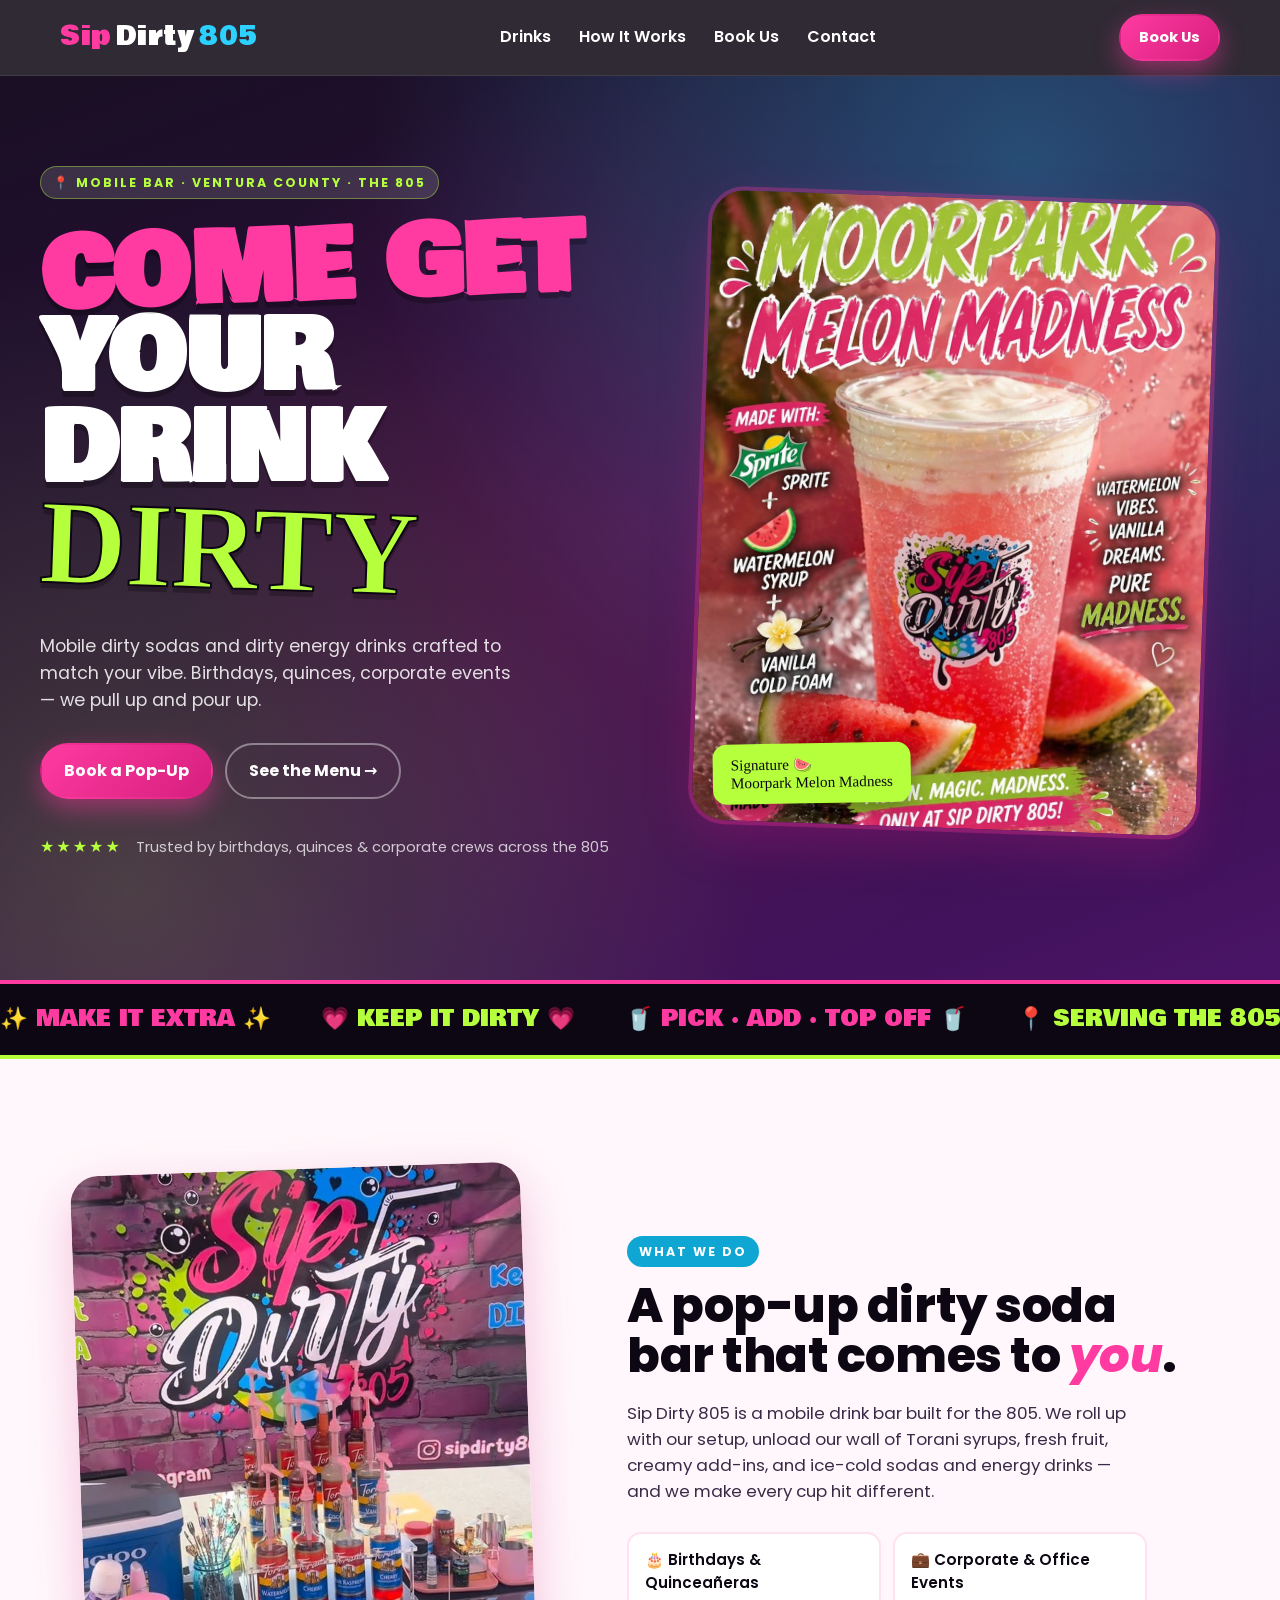
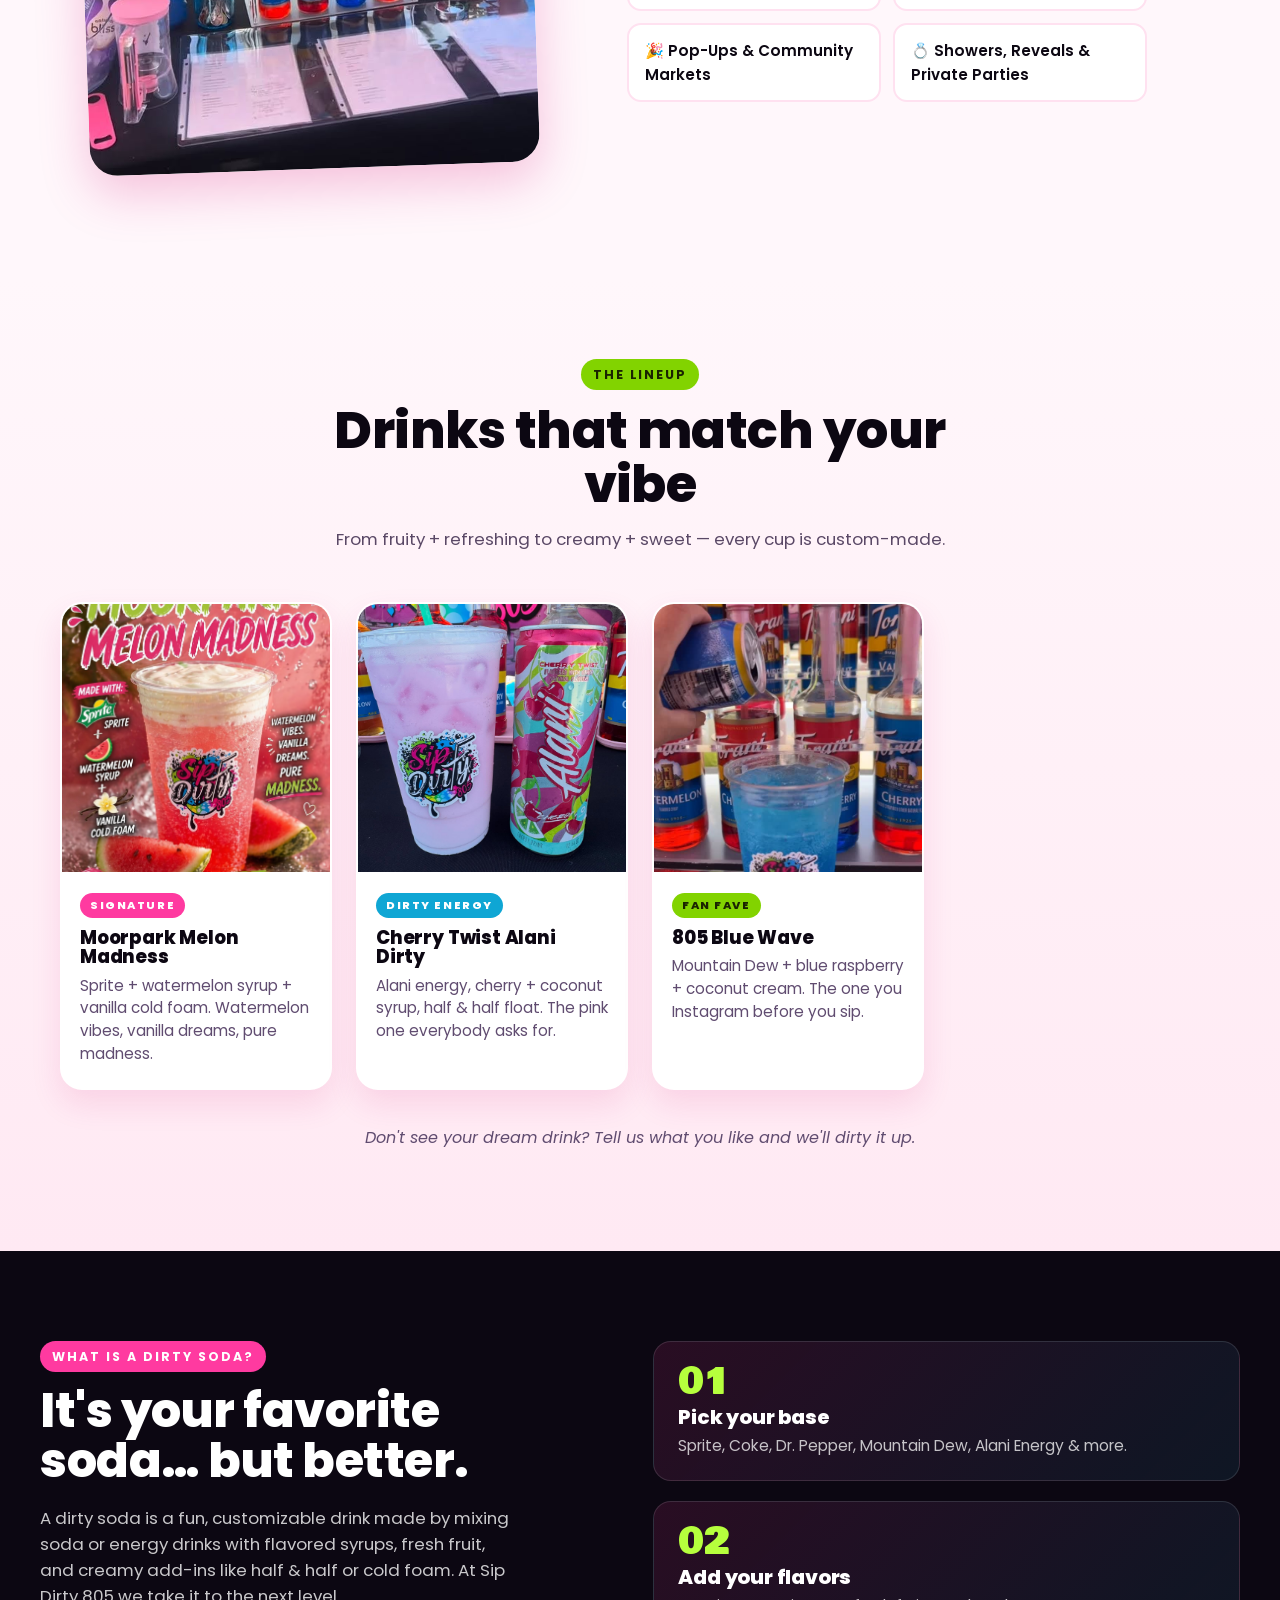
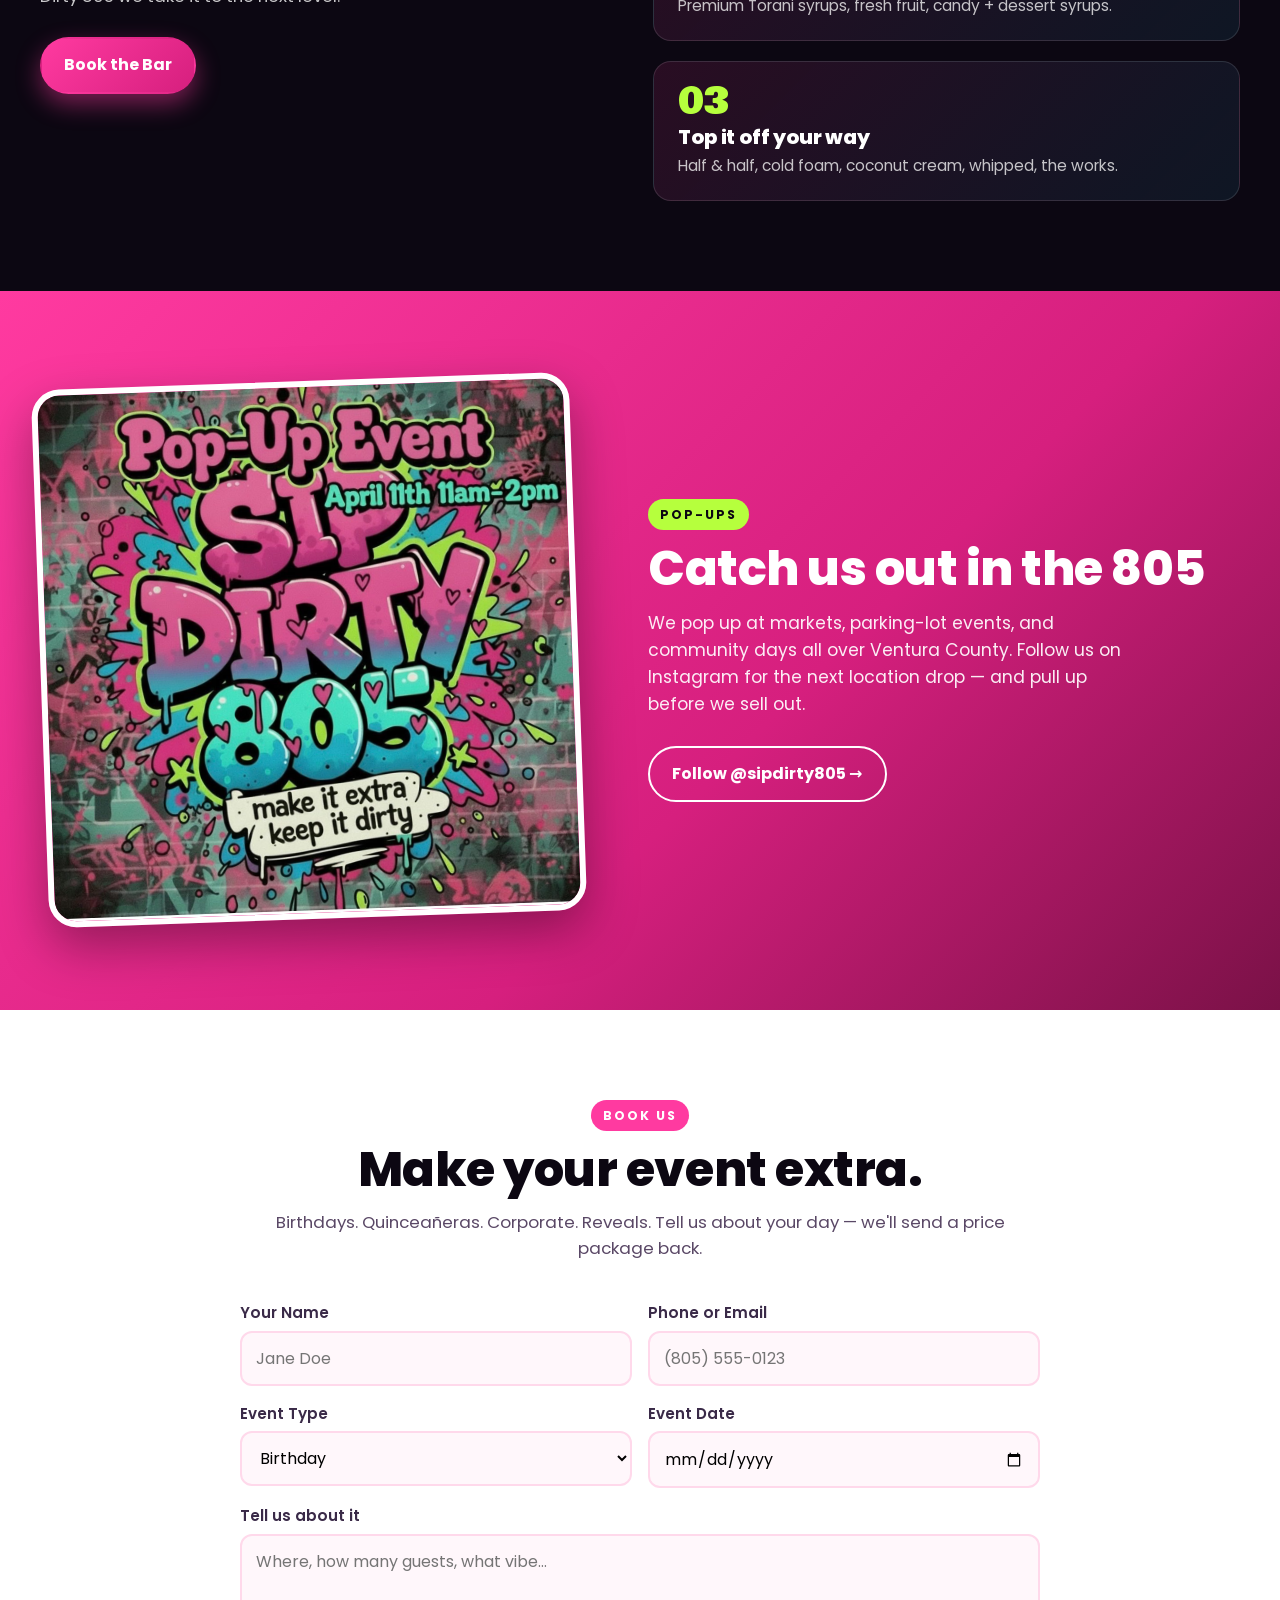
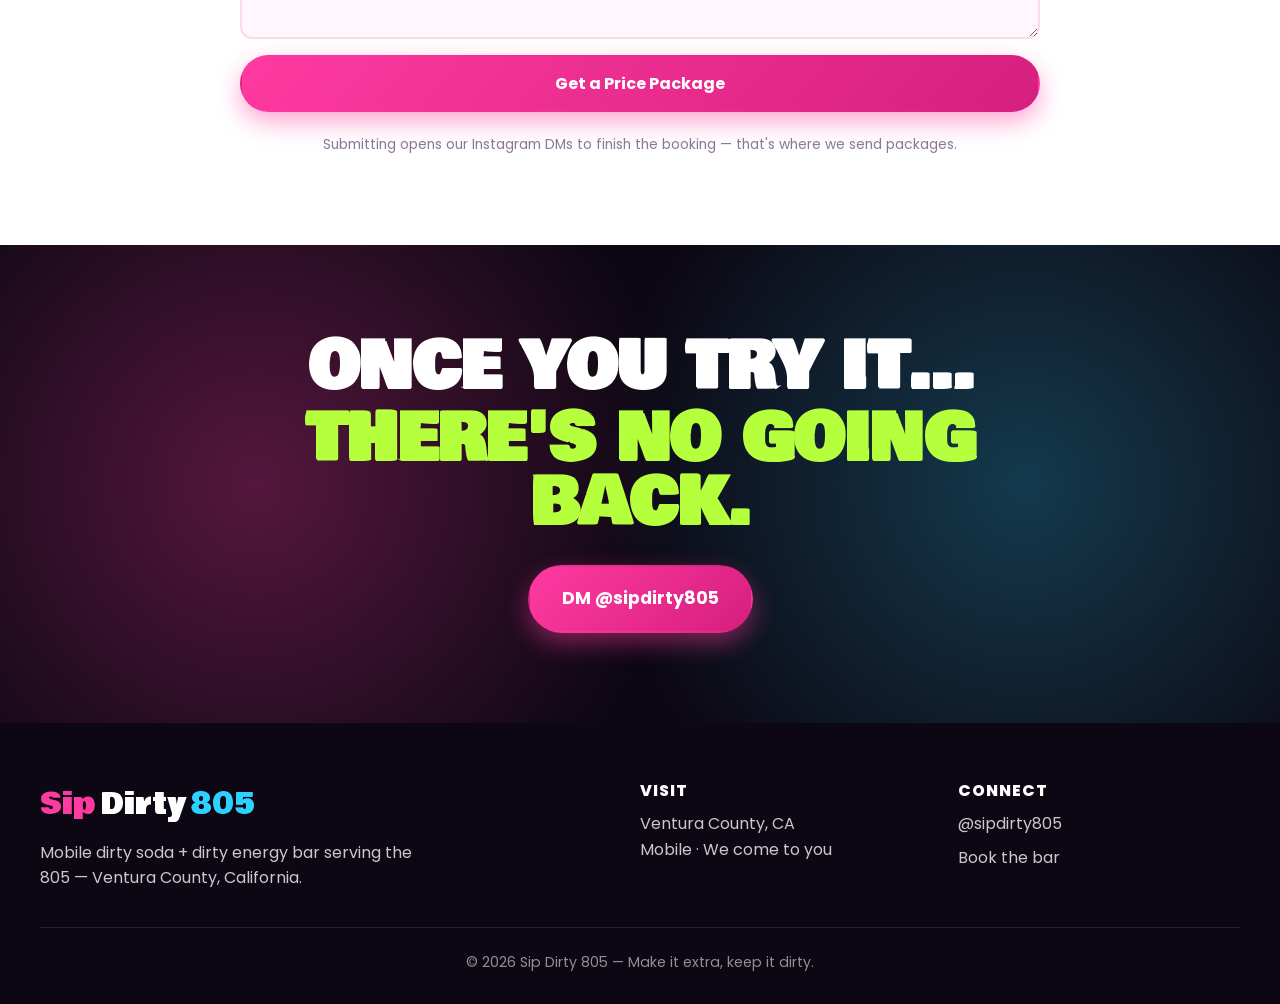
==== index.html @ 660f6078 "Deploy Sip Dirty 805 static site" ====
<!DOCTYPE html>
<html lang="en">
<head>
<meta charset="UTF-8" />
<meta name="viewport" content="width=device-width, initial-scale=1.0" />
<meta name="description" content="Sip Dirty 805 — mobile dirty soda and dirty energy drink bar serving the 805. Book us for birthdays, quinceañeras, and corporate events." />
<title>Sip Dirty 805 — Mobile Dirty Soda Bar | Ventura County, CA</title>
<link rel="preconnect" href="https://fonts.googleapis.com" />
<link rel="preconnect" href="https://fonts.gstatic.com" crossorigin />
<link href="https://fonts.googleapis.com/css2?family=Bowlby+One&family=Permanent+Marker&family=Poppins:wght@400;500;600;700;800&display=swap" rel="stylesheet" />
<link rel="stylesheet" href="styles.css" />
</head>
<body>

<header class="nav">
  <div class="nav__inner">
    <a href="#top" class="nav__brand">
      <span class="nav__brand-pink">Sip</span><span class="nav__brand-white">Dirty</span><span class="nav__brand-blue">805</span>
    </a>
    <nav class="nav__links">
      <a href="#drinks">Drinks</a>
      <a href="#how">How It Works</a>
      <a href="#book">Book Us</a>
      <a href="#contact">Contact</a>
    </nav>
    <a href="#book" class="btn btn--primary nav__cta">Book Us</a>
  </div>
</header>

<section class="hero" id="top">
  <div class="hero__bg" aria-hidden="true"></div>
  <div class="hero__inner">
    <div class="hero__copy">
      <span class="eyebrow">📍 Mobile Bar · Ventura County · The 805</span>
      <h1 class="hero__title">
        <span class="title-line title-line--pink">Come Get</span>
        <span class="title-line title-line--white">Your Drink</span>
        <span class="title-line title-line--green">DIRTY</span>
      </h1>
      <p class="hero__sub">
        Mobile dirty sodas and dirty energy drinks crafted to match your vibe.
        Birthdays, quinces, corporate events — we pull up and pour up.
      </p>
      <div class="hero__cta">
        <a href="#book" class="btn btn--primary">Book a Pop-Up</a>
        <a href="#drinks" class="btn btn--ghost">See the Menu →</a>
      </div>
      <div class="hero__proof">
        <span>★★★★★</span>
        <span>Trusted by birthdays, quinces &amp; corporate crews across the 805</span>
      </div>
    </div>
    <div class="hero__media">
      <img src="assets/drinks-hero.jpg" alt="Moorpark Melon Madness — Sip Dirty 805 signature watermelon vanilla cold foam dirty soda" loading="eager" />
      <div class="hero__badge">Signature 🍉<br/>Moorpark Melon Madness</div>
    </div>
  </div>
</section>

<section class="strip">
  <div class="strip__track">
    <span>✨ Make It Extra ✨</span>
    <span>💗 Keep It Dirty 💗</span>
    <span>🥤 Pick · Add · Top Off 🥤</span>
    <span>📍 Serving the 805 📍</span>
    <span>✨ Make It Extra ✨</span>
    <span>💗 Keep It Dirty 💗</span>
    <span>🥤 Pick · Add · Top Off 🥤</span>
    <span>📍 Serving the 805 📍</span>
  </div>
</section>

<section class="about" id="about">
  <div class="about__grid">
    <div class="about__media">
      <img src="assets/popup-vibe.jpg" alt="Sip Dirty 805 mobile pop-up bar setup with Torani syrup bottles and graffiti backdrop" loading="lazy" />
    </div>
    <div class="about__copy">
      <span class="eyebrow eyebrow--blue">What We Do</span>
      <h2>A pop-up dirty soda bar that comes to <em>you</em>.</h2>
      <p>
        Sip Dirty 805 is a mobile drink bar built for the 805. We roll up with our setup,
        unload our wall of Torani syrups, fresh fruit, creamy add-ins, and ice-cold sodas
        and energy drinks — and we make every cup hit different.
      </p>
      <ul class="about__list">
        <li>🎂 Birthdays &amp; Quinceañeras</li>
        <li>💼 Corporate &amp; Office Events</li>
        <li>🎉 Pop-Ups &amp; Community Markets</li>
        <li>💍 Showers, Reveals &amp; Private Parties</li>
      </ul>
    </div>
  </div>
</section>

<section class="drinks" id="drinks">
  <div class="section-head">
    <span class="eyebrow eyebrow--green">The Lineup</span>
    <h2>Drinks that match your vibe</h2>
    <p>From fruity + refreshing to creamy + sweet — every cup is custom-made.</p>
  </div>

  <div class="drinks__grid">
    <article class="drink-card">
      <div class="drink-card__media">
        <img src="assets/drinks-hero.jpg" alt="Moorpark Melon Madness — pink watermelon Sprite drink with vanilla cold foam" loading="lazy" />
      </div>
      <div class="drink-card__body">
        <span class="drink-card__tag">SIGNATURE</span>
        <h3>Moorpark Melon Madness</h3>
        <p>Sprite + watermelon syrup + vanilla cold foam. Watermelon vibes, vanilla dreams, pure madness.</p>
      </div>
    </article>

    <article class="drink-card">
      <div class="drink-card__media">
        <img src="assets/drinks-tray.jpg" alt="Pink coconut dirty drink next to a cherry twist Alani energy can — Sip Dirty 805" loading="lazy" />
      </div>
      <div class="drink-card__body">
        <span class="drink-card__tag drink-card__tag--blue">DIRTY ENERGY</span>
        <h3>Cherry Twist Alani Dirty</h3>
        <p>Alani energy, cherry + coconut syrup, half &amp; half float. The pink one everybody asks for.</p>
      </div>
    </article>

    <article class="drink-card">
      <div class="drink-card__media">
        <img src="assets/sunday-sip.jpg" alt="Electric blue Sip Dirty 805 drink being poured at the bar" loading="lazy" />
      </div>
      <div class="drink-card__body">
        <span class="drink-card__tag drink-card__tag--green">FAN FAVE</span>
        <h3>805 Blue Wave</h3>
        <p>Mountain Dew + blue raspberry + coconut cream. The one you Instagram before you sip.</p>
      </div>
    </article>

    <article class="drink-card">
      <div class="drink-card__media">
        <img src="assets/post2.jpg" onerror="this.parentElement.parentElement.style.display='none'" alt="Sip Dirty 805 customer drink" loading="lazy" />
      </div>
      <div class="drink-card__body">
        <span class="drink-card__tag drink-card__tag--blue">CUSTOM</span>
        <h3>Build Your Own</h3>
        <p>Pick a base, choose your syrups, top it off your way. We'll make sure it slaps.</p>
      </div>
    </article>
  </div>

  <div class="drinks__note">
    Don't see your dream drink? Tell us what you like and we'll dirty it up.
  </div>
</section>

<section class="how" id="how">
  <div class="how__grid">
    <div class="how__copy">
      <span class="eyebrow eyebrow--pink">What is a Dirty Soda?</span>
      <h2>It's your favorite soda… but better.</h2>
      <p>
        A dirty soda is a fun, customizable drink made by mixing soda or energy drinks with
        flavored syrups, fresh fruit, and creamy add-ins like half &amp; half or cold foam.
        At Sip Dirty 805 we take it to the next level.
      </p>
      <a href="#book" class="btn btn--primary">Book the Bar</a>
    </div>

    <ol class="how__steps">
      <li>
        <span class="how__num">01</span>
        <h3>Pick your base</h3>
        <p>Sprite, Coke, Dr. Pepper, Mountain Dew, Alani Energy &amp; more.</p>
      </li>
      <li>
        <span class="how__num">02</span>
        <h3>Add your flavors</h3>
        <p>Premium Torani syrups, fresh fruit, candy + dessert syrups.</p>
      </li>
      <li>
        <span class="how__num">03</span>
        <h3>Top it off your way</h3>
        <p>Half &amp; half, cold foam, coconut cream, whipped, the works.</p>
      </li>
    </ol>
  </div>
</section>

<section class="events" id="events">
  <div class="events__inner">
    <div class="events__media">
      <img src="assets/popup-flyer.jpg" alt="Sip Dirty 805 pop-up event flyer — graffiti style, make it extra, keep it dirty" loading="lazy" />
    </div>
    <div class="events__copy">
      <span class="eyebrow eyebrow--green">Pop-Ups</span>
      <h2>Catch us out in the 805</h2>
      <p>
        We pop up at markets, parking-lot events, and community days all over Ventura County.
        Follow us on Instagram for the next location drop — and pull up before we sell out.
      </p>
      <a href="https://www.instagram.com/sipdirty805/" target="_blank" rel="noopener" class="btn btn--ghost btn--ghost-light">
        Follow @sipdirty805 →
      </a>
    </div>
  </div>
</section>

<section class="book" id="book">
  <div class="book__inner">
    <div class="book__head">
      <span class="eyebrow eyebrow--pink">Book Us</span>
      <h2>Make your event extra.</h2>
      <p>Birthdays. Quinceañeras. Corporate. Reveals. Tell us about your day — we'll send a price package back.</p>
    </div>
    <form class="book__form" onsubmit="event.preventDefault(); openIG();">
      <div class="row">
        <label>
          Your Name
          <input type="text" required placeholder="Jane Doe" />
        </label>
        <label>
          Phone or Email
          <input type="text" required placeholder="(805) 555-0123" />
        </label>
      </div>
      <div class="row">
        <label>
          Event Type
          <select>
            <option>Birthday</option>
            <option>Quinceañera</option>
            <option>Corporate / Office</option>
            <option>Bridal / Baby Shower</option>
            <option>Pop-Up / Community Event</option>
            <option>Other</option>
          </select>
        </label>
        <label>
          Event Date
          <input type="date" />
        </label>
      </div>
      <label>
        Tell us about it
        <textarea rows="3" placeholder="Where, how many guests, what vibe…"></textarea>
      </label>
      <button type="submit" class="btn btn--primary btn--block">Get a Price Package</button>
      <p class="book__hint">Submitting opens our Instagram DMs to finish the booking — that's where we send packages.</p>
    </form>
  </div>
</section>

<section class="cta">
  <div class="cta__inner">
    <h2>Once you try it… <span>there's no going back.</span></h2>
    <a href="https://www.instagram.com/sipdirty805/" target="_blank" rel="noopener" class="btn btn--primary btn--lg">DM @sipdirty805</a>
  </div>
</section>

<footer class="footer" id="contact">
  <div class="footer__inner">
    <div class="footer__brand">
      <div class="footer__logo">
        <span class="nav__brand-pink">Sip</span><span class="nav__brand-white">Dirty</span><span class="nav__brand-blue">805</span>
      </div>
      <p>Mobile dirty soda + dirty energy bar serving the 805 — Ventura County, California.</p>
    </div>
    <div class="footer__col">
      <h4>Visit</h4>
      <p>Ventura County, CA<br/>Mobile · We come to you</p>
    </div>
    <div class="footer__col">
      <h4>Connect</h4>
      <p><a href="https://www.instagram.com/sipdirty805/" target="_blank" rel="noopener">@sipdirty805</a></p>
      <p><a href="#book">Book the bar</a></p>
    </div>
  </div>
  <div class="footer__bottom">
    <span>© <span id="yr"></span> Sip Dirty 805 — Make it extra, keep it dirty.</span>
  </div>
</footer>

<script>
  document.getElementById('yr').textContent = new Date().getFullYear();
  function openIG(){ window.open('https://www.instagram.com/sipdirty805/', '_blank'); }
</script>
</body>
</html>
---- styles.css ----
/* Sip Dirty 805 — graffiti / neon brand */
:root {
  --pink: #ff3aa0;
  --pink-deep: #d61f7e;
  --green: #b6ff3d;
  --green-deep: #82d300;
  --blue: #2cd1ff;
  --blue-deep: #0fa6d4;
  --ink: #0c0712;
  --ink-2: #1a0f24;
  --paper: #fff7fb;
  --muted: rgba(255,255,255,0.7);
  --shadow: 0 18px 48px rgba(214, 31, 126, 0.25);
}

* { box-sizing: border-box; }
html, body { margin: 0; padding: 0; }
body {
  font-family: 'Poppins', system-ui, -apple-system, sans-serif;
  color: var(--ink);
  background: var(--paper);
  -webkit-font-smoothing: antialiased;
  line-height: 1.55;
  overflow-x: hidden;
}
img { max-width: 100%; display: block; }
a { color: inherit; text-decoration: none; }
h1, h2, h3, h4 { margin: 0; line-height: 1.05; font-weight: 800; letter-spacing: -0.01em; }
p { margin: 0; }

.btn {
  display: inline-flex;
  align-items: center;
  justify-content: center;
  gap: 6px;
  padding: 14px 22px;
  border-radius: 999px;
  font-weight: 700;
  font-size: 1rem;
  border: 2px solid transparent;
  cursor: pointer;
  transition: transform .18s ease, box-shadow .18s ease, background .18s ease;
  font-family: inherit;
  text-align: center;
}
.btn--primary {
  background: linear-gradient(135deg, var(--pink) 0%, var(--pink-deep) 100%);
  color: #fff;
  box-shadow: 0 10px 24px rgba(255,58,160,0.45);
}
.btn--primary:hover { transform: translateY(-2px); box-shadow: 0 14px 30px rgba(255,58,160,0.55); }
.btn--ghost {
  background: transparent;
  color: var(--ink);
  border-color: var(--ink);
}
.btn--ghost:hover { background: var(--ink); color: var(--paper); }
.btn--ghost-light {
  background: transparent;
  color: #fff;
  border-color: #fff;
}
.btn--ghost-light:hover { background: #fff; color: var(--ink); }
.btn--block { width: 100%; }
.btn--lg { padding: 18px 32px; font-size: 1.1rem; }

.eyebrow {
  display: inline-block;
  font-weight: 700;
  font-size: 0.78rem;
  letter-spacing: 0.16em;
  text-transform: uppercase;
  background: var(--pink);
  color: #fff;
  padding: 6px 12px;
  border-radius: 999px;
  margin-bottom: 14px;
}
.eyebrow--blue { background: var(--blue-deep); }
.eyebrow--green { background: var(--green-deep); color: #1a2400; }
.eyebrow--pink { background: var(--pink); }

/* NAV */
.nav {
  position: sticky;
  top: 0;
  z-index: 50;
  background: rgba(12, 7, 18, 0.85);
  backdrop-filter: blur(12px);
  -webkit-backdrop-filter: blur(12px);
  color: #fff;
  border-bottom: 1px solid rgba(255,255,255,0.08);
}
.nav__inner {
  max-width: 1200px;
  margin: 0 auto;
  padding: 14px 20px;
  display: flex;
  align-items: center;
  justify-content: space-between;
  gap: 20px;
}
.nav__brand {
  font-family: 'Bowlby One', cursive;
  font-size: 1.6rem;
  letter-spacing: 0.5px;
  display: flex;
  gap: 4px;
}
.nav__brand-pink { color: var(--pink); }
.nav__brand-white { color: #fff; }
.nav__brand-blue { color: var(--blue); }
.nav__links { display: none; gap: 28px; font-weight: 600; }
.nav__links a:hover { color: var(--pink); }
.nav__cta { padding: 10px 18px; font-size: 0.92rem; }

@media (min-width: 880px) {
  .nav__links { display: flex; }
}

/* HERO */
.hero {
  position: relative;
  background: linear-gradient(160deg, #1a0f24 0%, #2a0d3d 50%, #4a1466 100%);
  color: #fff;
  overflow: hidden;
  padding: 60px 20px 80px;
}
.hero__bg {
  position: absolute;
  inset: 0;
  background:
    radial-gradient(circle at 80% 10%, rgba(44, 209, 255, 0.32) 0, transparent 50%),
    radial-gradient(circle at 10% 90%, rgba(182, 255, 61, 0.2) 0, transparent 45%),
    radial-gradient(circle at 50% 50%, rgba(255, 58, 160, 0.18) 0, transparent 60%);
  pointer-events: none;
}
.hero__inner {
  position: relative;
  max-width: 1200px;
  margin: 0 auto;
  display: grid;
  grid-template-columns: 1fr;
  gap: 50px;
  align-items: center;
}
@media (min-width: 880px) {
  .hero { padding: 90px 40px 120px; }
  .hero__inner { grid-template-columns: 1.1fr 1fr; gap: 70px; }
}
.hero__copy .eyebrow {
  background: rgba(255,255,255,0.14);
  color: var(--green);
  border: 1px solid rgba(182,255,61,0.4);
  margin-bottom: 22px;
}
.hero__title {
  font-family: 'Bowlby One', cursive;
  font-size: clamp(3rem, 9vw, 6rem);
  line-height: 0.95;
  margin: 0 0 24px;
  text-transform: uppercase;
  text-shadow: 0 6px 0 rgba(0,0,0,0.25);
}
.title-line { display: block; }
.title-line--pink { color: var(--pink); transform: rotate(-2deg); }
.title-line--white { color: #fff; }
.title-line--green {
  font-family: 'Permanent Marker', cursive;
  color: var(--green);
  font-size: 1.25em;
  transform: rotate(2deg);
  -webkit-text-stroke: 2px var(--ink);
}
.hero__sub {
  font-size: 1.1rem;
  max-width: 480px;
  color: rgba(255,255,255,0.85);
  margin-bottom: 28px;
}
.hero__cta {
  display: flex;
  flex-wrap: wrap;
  gap: 12px;
  margin-bottom: 36px;
}
.hero__cta .btn--ghost {
  color: #fff;
  border-color: rgba(255,255,255,0.4);
}
.hero__cta .btn--ghost:hover { background: #fff; color: var(--ink); }
.hero__proof {
  display: flex;
  align-items: center;
  gap: 14px;
  color: rgba(255,255,255,0.75);
  font-size: 0.92rem;
}
.hero__proof span:first-child { color: var(--green); font-size: 1rem; letter-spacing: 2px; }

.hero__media {
  position: relative;
  aspect-ratio: 4 / 5;
  max-height: 70vh;
  border-radius: 32px;
  overflow: hidden;
  box-shadow: var(--shadow), 0 0 0 4px rgba(255,58,160,0.3);
  transform: rotate(2deg);
}
.hero__media img {
  width: 100%;
  height: 100%;
  object-fit: cover;
}
.hero__badge {
  position: absolute;
  bottom: 20px;
  left: 20px;
  background: var(--green);
  color: var(--ink);
  font-family: 'Permanent Marker', cursive;
  padding: 12px 18px;
  border-radius: 14px;
  font-size: 0.95rem;
  line-height: 1.2;
  transform: rotate(-3deg);
  box-shadow: 0 6px 18px rgba(0,0,0,0.3);
}

/* MARQUEE STRIP */
.strip {
  background: var(--ink);
  color: #fff;
  overflow: hidden;
  padding: 18px 0;
  border-top: 4px solid var(--pink);
  border-bottom: 4px solid var(--green);
}
.strip__track {
  display: flex;
  gap: 50px;
  white-space: nowrap;
  font-family: 'Bowlby One', cursive;
  font-size: 1.4rem;
  text-transform: uppercase;
  animation: scroll 28s linear infinite;
}
.strip__track span:nth-child(odd) { color: var(--pink); }
.strip__track span:nth-child(even) { color: var(--green); }
@keyframes scroll {
  from { transform: translateX(0); }
  to   { transform: translateX(-50%); }
}

/* ABOUT */
.about {
  padding: 80px 20px;
  max-width: 1200px;
  margin: 0 auto;
}
.about__grid {
  display: grid;
  grid-template-columns: 1fr;
  gap: 40px;
  align-items: center;
}
@media (min-width: 880px) {
  .about { padding: 110px 40px; }
  .about__grid { grid-template-columns: 1fr 1.2fr; gap: 70px; }
}
.about__media {
  border-radius: 28px;
  overflow: hidden;
  aspect-ratio: 3 / 4;
  max-height: 600px;
  box-shadow: var(--shadow);
  transform: rotate(-2deg);
}
.about__media img { width: 100%; height: 100%; object-fit: cover; }
.about__copy h2 {
  font-size: clamp(2rem, 4.5vw, 3rem);
  margin: 0 0 18px;
}
.about__copy h2 em { color: var(--pink); font-style: italic; }
.about__copy p { font-size: 1.05rem; color: #3a2a48; max-width: 520px; }
.about__list {
  margin: 28px 0 0;
  padding: 0;
  list-style: none;
  display: grid;
  grid-template-columns: repeat(2, 1fr);
  gap: 12px;
  max-width: 520px;
}
.about__list li {
  background: #fff;
  border: 2px solid #ffe1f0;
  padding: 14px 16px;
  border-radius: 14px;
  font-weight: 600;
  font-size: 0.95rem;
}

/* SECTIONS HEAD */
.section-head {
  text-align: center;
  max-width: 720px;
  margin: 0 auto 50px;
  padding: 0 20px;
}
.section-head h2 {
  font-size: clamp(2rem, 5vw, 3.2rem);
  margin: 0 0 14px;
}
.section-head p { color: #5a4866; font-size: 1.05rem; }

/* DRINKS */
.drinks {
  padding: 80px 0 100px;
  background:
    linear-gradient(180deg, #fff7fb 0%, #ffe9f3 100%);
}
.drinks__grid {
  max-width: 1200px;
  margin: 0 auto;
  padding: 0 20px;
  display: grid;
  grid-template-columns: 1fr;
  gap: 24px;
}
@media (min-width: 600px) { .drinks__grid { grid-template-columns: repeat(2, 1fr); } }
@media (min-width: 980px) { .drinks__grid { grid-template-columns: repeat(4, 1fr); } }

.drink-card {
  background: #fff;
  border-radius: 22px;
  overflow: hidden;
  box-shadow: 0 14px 30px rgba(214,31,126,0.12);
  transition: transform .25s ease, box-shadow .25s ease;
  border: 2px solid #fff;
}
.drink-card:hover { transform: translateY(-6px); box-shadow: 0 20px 40px rgba(214,31,126,0.22); border-color: var(--pink); }
.drink-card__media {
  aspect-ratio: 1 / 1;
  overflow: hidden;
  background: #f3deea;
}
.drink-card__media img { width: 100%; height: 100%; object-fit: cover; }
.drink-card__body { padding: 20px 18px 22px; }
.drink-card__tag {
  display: inline-block;
  background: var(--pink);
  color: #fff;
  font-size: 0.7rem;
  font-weight: 800;
  letter-spacing: 0.14em;
  padding: 4px 10px;
  border-radius: 999px;
  margin-bottom: 10px;
}
.drink-card__tag--blue { background: var(--blue-deep); }
.drink-card__tag--green { background: var(--green-deep); color: #1a2400; }
.drink-card h3 { font-size: 1.15rem; margin: 0 0 8px; }
.drink-card p { color: #604c70; font-size: 0.95rem; line-height: 1.5; }

.drinks__note {
  text-align: center;
  margin-top: 36px;
  color: #604c70;
  font-style: italic;
  font-size: 1rem;
}

/* HOW */
.how {
  background: var(--ink);
  color: #fff;
  padding: 90px 20px;
}
.how__grid {
  max-width: 1200px;
  margin: 0 auto;
  display: grid;
  grid-template-columns: 1fr;
  gap: 50px;
  align-items: start;
}
@media (min-width: 880px) {
  .how__grid { grid-template-columns: 1fr 1.1fr; gap: 80px; }
}
.how__copy h2 {
  font-size: clamp(2rem, 4.8vw, 3rem);
  margin-bottom: 18px;
}
.how__copy p {
  color: rgba(255,255,255,0.78);
  font-size: 1.05rem;
  margin-bottom: 28px;
  max-width: 480px;
}
.how__steps {
  list-style: none;
  margin: 0;
  padding: 0;
  display: grid;
  gap: 20px;
}
.how__steps li {
  background: linear-gradient(135deg, rgba(255,58,160,0.12) 0%, rgba(44,209,255,0.08) 100%);
  border: 1px solid rgba(255,255,255,0.12);
  border-radius: 18px;
  padding: 22px 24px;
  position: relative;
}
.how__num {
  font-family: 'Bowlby One', cursive;
  font-size: 2.2rem;
  color: var(--green);
  display: block;
  line-height: 1;
  margin-bottom: 8px;
}
.how__steps h3 { font-size: 1.25rem; margin-bottom: 6px; color: #fff; }
.how__steps p { color: rgba(255,255,255,0.75); font-size: 0.97rem; margin: 0; }

/* EVENTS */
.events {
  padding: 90px 20px;
  background: linear-gradient(135deg, var(--pink) 0%, var(--pink-deep) 60%, #7a1147 100%);
  color: #fff;
}
.events__inner {
  max-width: 1200px;
  margin: 0 auto;
  display: grid;
  grid-template-columns: 1fr;
  gap: 40px;
  align-items: center;
}
@media (min-width: 880px) {
  .events__inner { grid-template-columns: 1fr 1.1fr; gap: 70px; }
}
.events__media {
  aspect-ratio: 1 / 1;
  border-radius: 28px;
  overflow: hidden;
  box-shadow: 0 20px 50px rgba(0,0,0,0.35);
  transform: rotate(-2deg);
  border: 6px solid #fff;
}
.events__media img { width: 100%; height: 100%; object-fit: cover; }
.events__copy h2 { font-size: clamp(2rem, 5vw, 3rem); margin-bottom: 16px; }
.events__copy p { font-size: 1.08rem; color: rgba(255,255,255,0.92); max-width: 500px; margin-bottom: 28px; }
.events__copy .eyebrow { background: var(--green); color: var(--ink); }

/* BOOK */
.book {
  padding: 90px 20px;
  background: #fff;
}
.book__inner {
  max-width: 800px;
  margin: 0 auto;
}
.book__head { text-align: center; margin-bottom: 40px; }
.book__head h2 { font-size: clamp(2rem, 5vw, 3rem); margin-bottom: 14px; }
.book__head p { color: #5a4866; font-size: 1.05rem; }
.book__form { display: grid; gap: 16px; }
.book__form .row { display: grid; gap: 16px; grid-template-columns: 1fr; }
@media (min-width: 600px) { .book__form .row { grid-template-columns: 1fr 1fr; } }
.book__form label {
  display: flex;
  flex-direction: column;
  gap: 6px;
  font-weight: 600;
  font-size: 0.95rem;
  color: #3a2a48;
}
.book__form input,
.book__form select,
.book__form textarea {
  padding: 13px 14px;
  border-radius: 12px;
  border: 2px solid #ffd9eb;
  font-size: 1rem;
  font-family: inherit;
  background: #fff7fb;
  outline: none;
  transition: border-color .18s ease, background .18s ease;
}
.book__form input:focus,
.book__form select:focus,
.book__form textarea:focus { border-color: var(--pink); background: #fff; }
.book__hint { text-align: center; color: #8a7898; font-size: 0.86rem; margin-top: 6px; }

/* CTA BAND */
.cta {
  background: var(--ink);
  color: #fff;
  padding: 90px 20px;
  text-align: center;
  background-image:
    radial-gradient(circle at 20% 50%, rgba(255,58,160,0.3) 0, transparent 40%),
    radial-gradient(circle at 80% 50%, rgba(44,209,255,0.25) 0, transparent 40%);
}
.cta__inner { max-width: 800px; margin: 0 auto; }
.cta h2 {
  font-family: 'Bowlby One', cursive;
  font-size: clamp(2.2rem, 6vw, 4rem);
  line-height: 1;
  margin-bottom: 30px;
  text-transform: uppercase;
}
.cta h2 span { color: var(--green); display: block; margin-top: 8px; }

/* FOOTER */
.footer {
  background: #0c0712;
  color: rgba(255,255,255,0.78);
  padding: 60px 20px 30px;
}
.footer__inner {
  max-width: 1200px;
  margin: 0 auto;
  display: grid;
  gap: 36px;
  grid-template-columns: 1fr;
}
@media (min-width: 720px) {
  .footer__inner { grid-template-columns: 2fr 1fr 1fr; }
}
.footer__logo {
  font-family: 'Bowlby One', cursive;
  font-size: 1.8rem;
  margin-bottom: 14px;
  display: flex;
  gap: 4px;
}
.footer__brand p { max-width: 380px; }
.footer__col h4 {
  color: #fff;
  font-size: 1rem;
  margin-bottom: 12px;
  letter-spacing: 0.06em;
  text-transform: uppercase;
}
.footer__col p { margin-bottom: 8px; line-height: 1.6; }
.footer__col a:hover { color: var(--pink); }
.footer__bottom {
  max-width: 1200px;
  margin: 36px auto 0;
  border-top: 1px solid rgba(255,255,255,0.1);
  padding-top: 24px;
  font-size: 0.88rem;
  color: rgba(255,255,255,0.55);
  text-align: center;
}
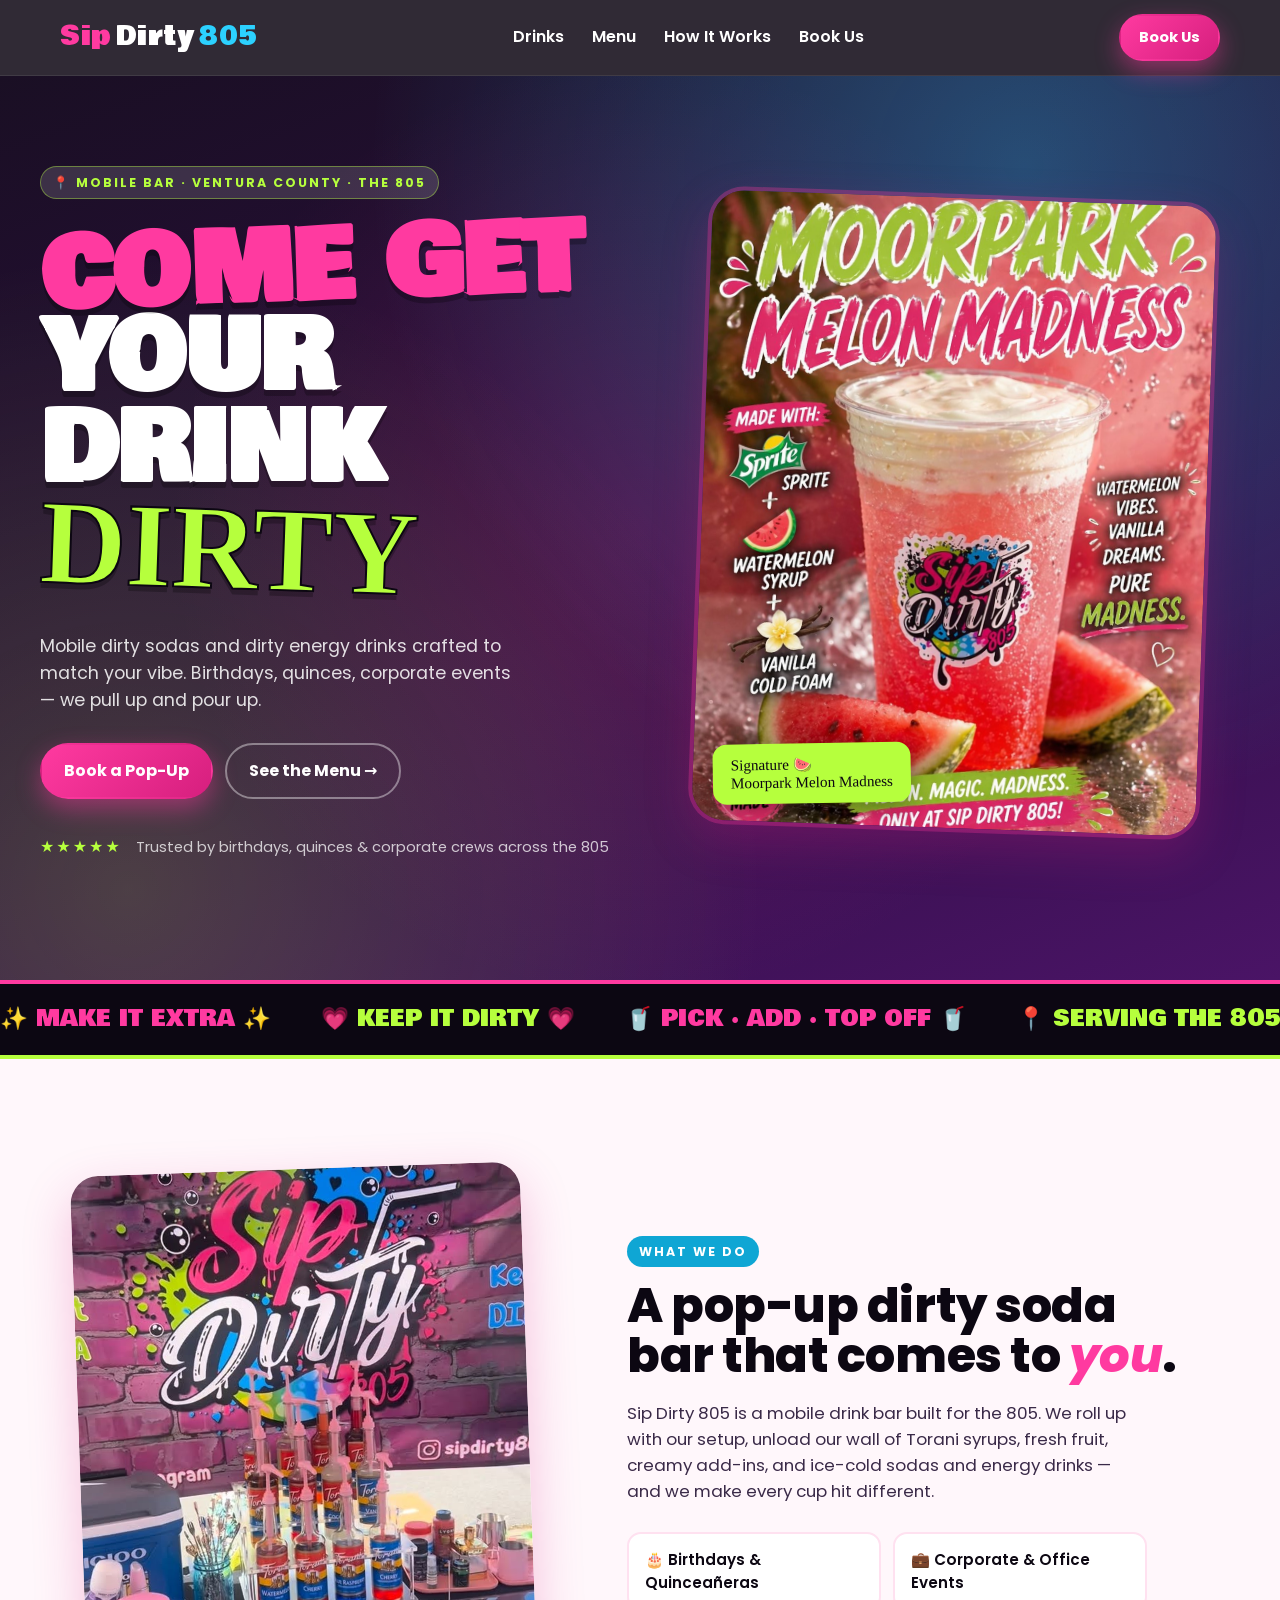
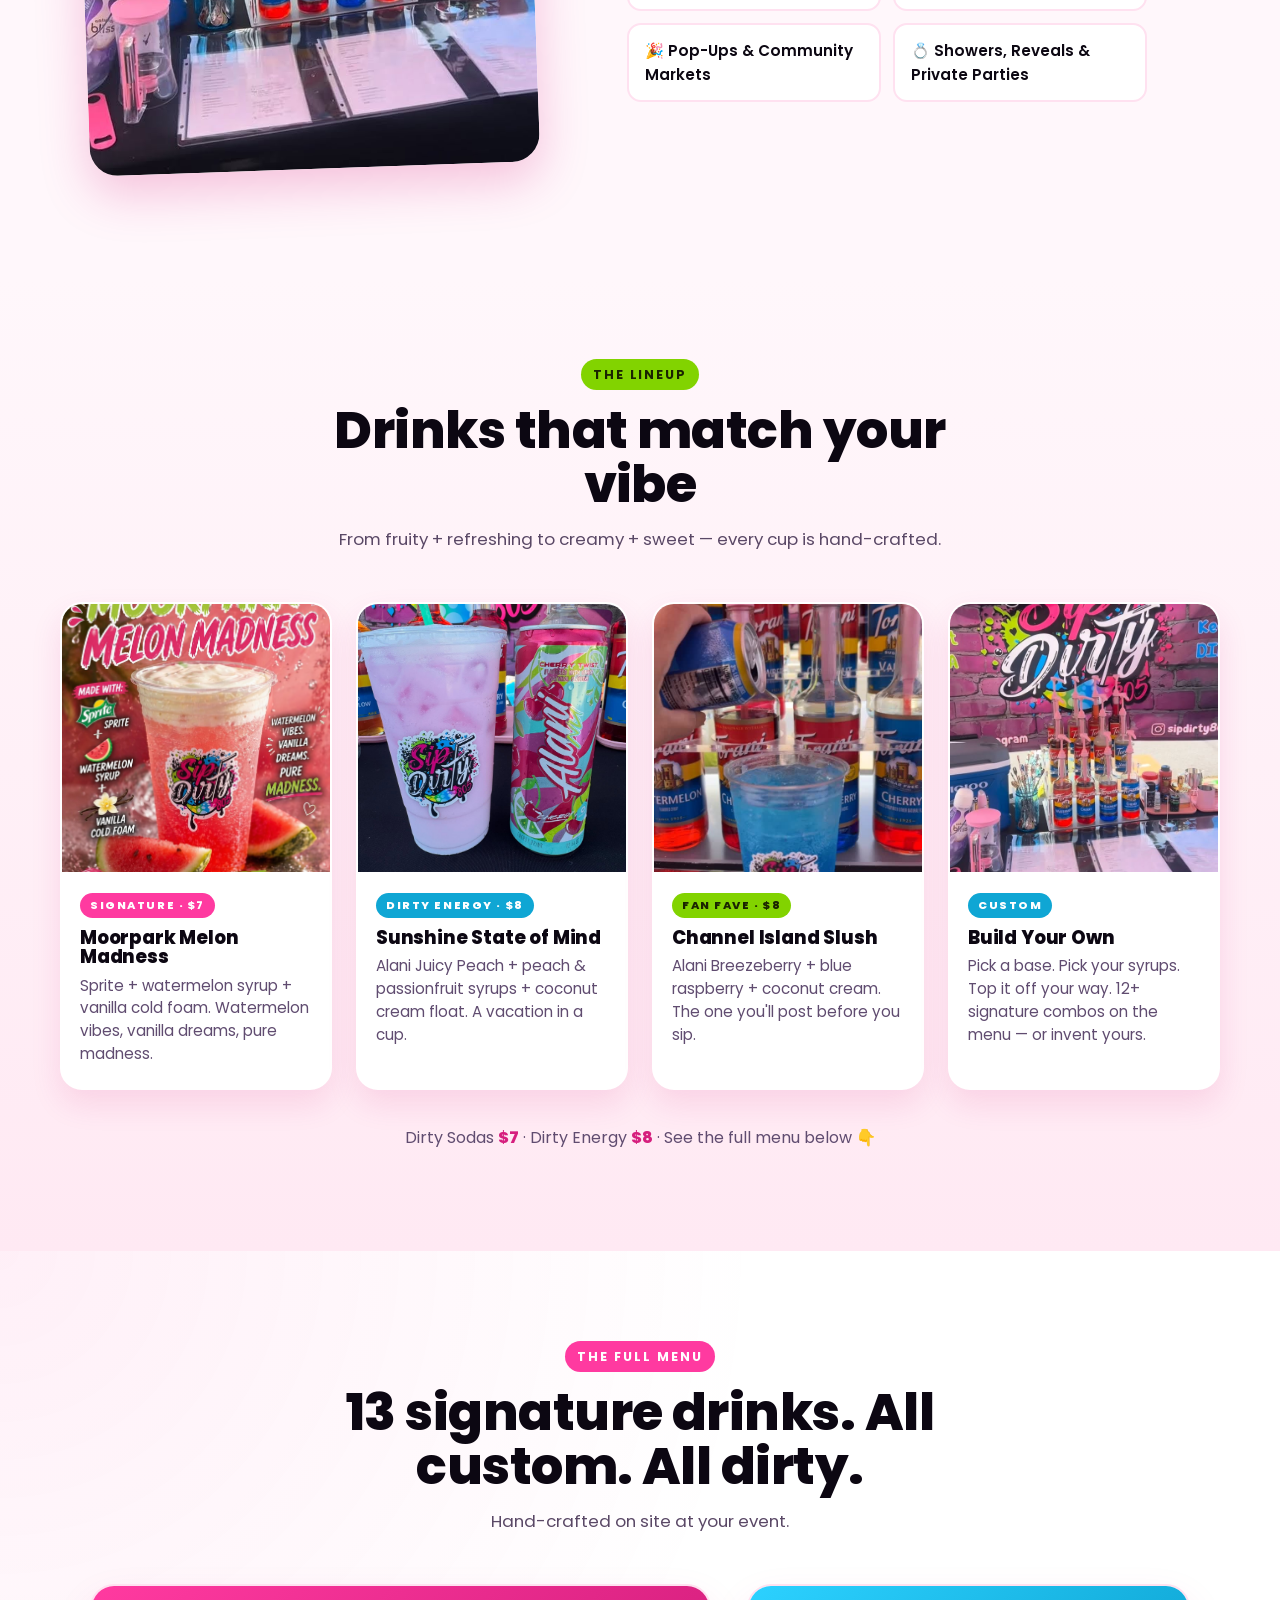
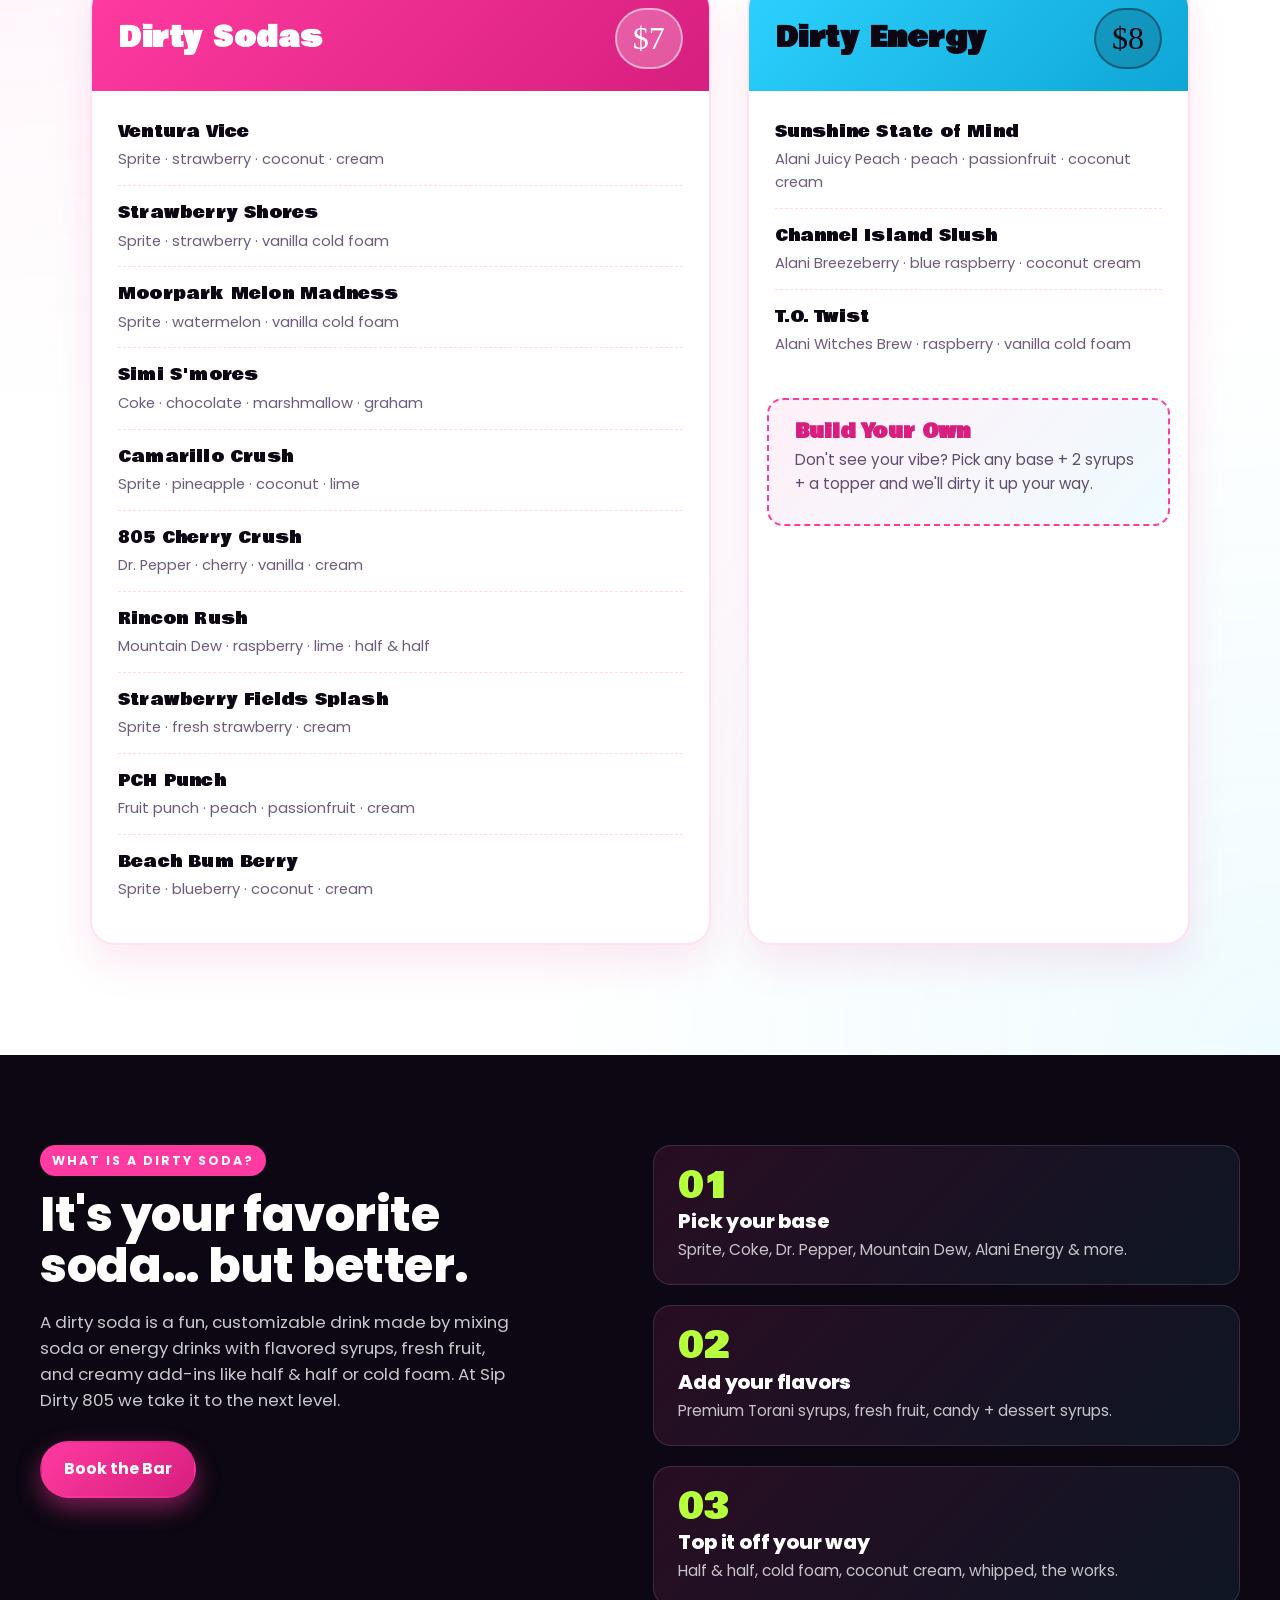
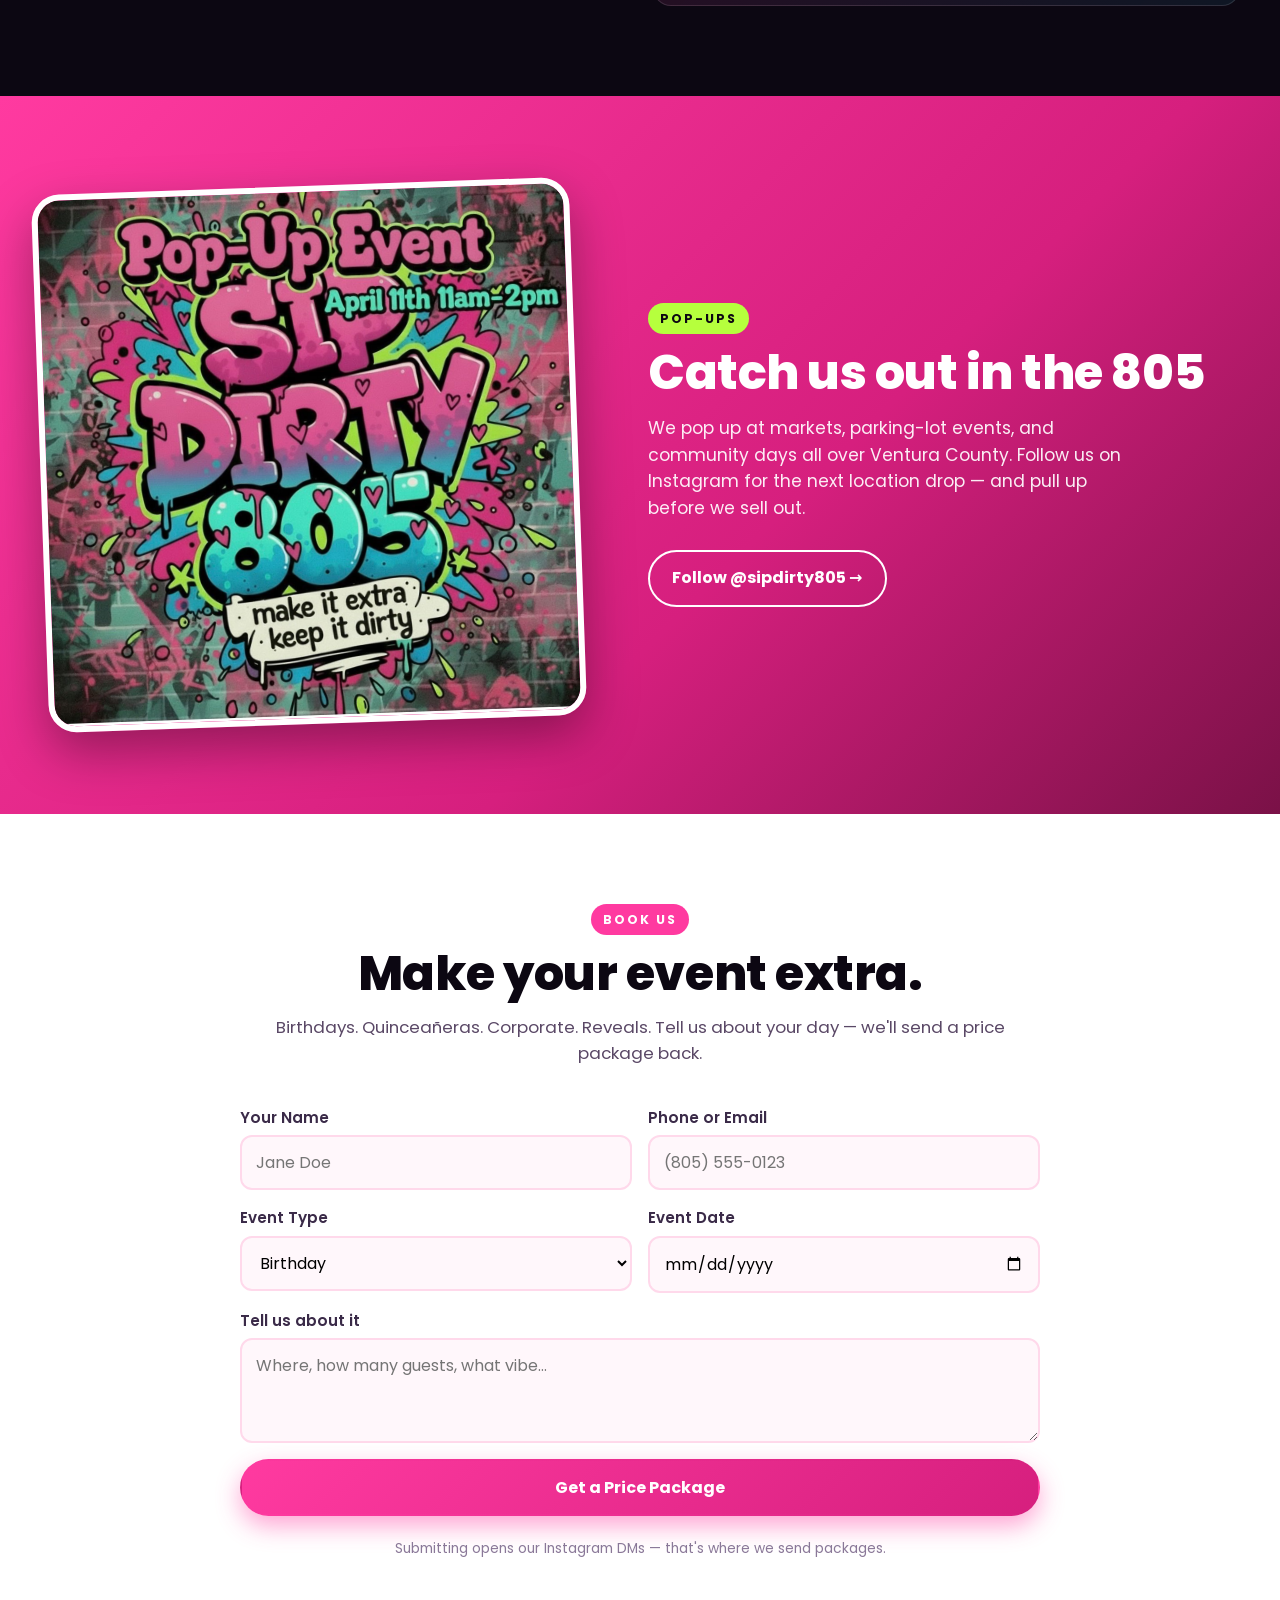
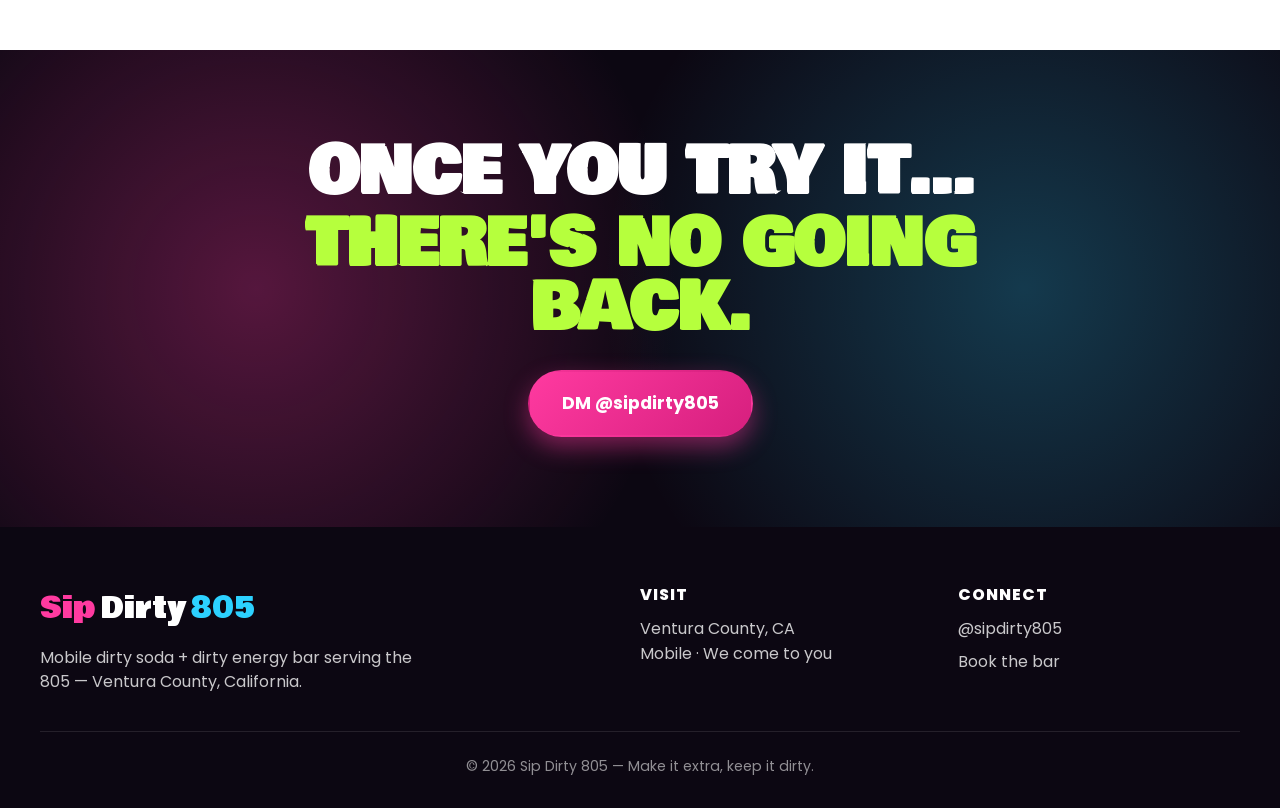
==== commit b818805c: "Update site styling and content" ====
--- a/index.html
+++ b/index.html
@@ -3,12 +3,12 @@
 <head>
 <meta charset="UTF-8" />
 <meta name="viewport" content="width=device-width, initial-scale=1.0" />
-<meta name="description" content="Sip Dirty 805 — mobile dirty soda and dirty energy drink bar serving the 805. Book us for birthdays, quinceañeras, and corporate events." />
+<meta name="description" content="Sip Dirty 805 — mobile dirty soda and dirty energy drink bar serving Ventura County. Book us for birthdays, quinceañeras, and corporate events." />
 <title>Sip Dirty 805 — Mobile Dirty Soda Bar | Ventura County, CA</title>
 <link rel="preconnect" href="https://fonts.googleapis.com" />
 <link rel="preconnect" href="https://fonts.gstatic.com" crossorigin />
 <link href="https://fonts.googleapis.com/css2?family=Bowlby+One&family=Permanent+Marker&family=Poppins:wght@400;500;600;700;800&display=swap" rel="stylesheet" />
-<link rel="stylesheet" href="styles.css" />
+<link rel="stylesheet" href="styles.css?v=3" />
 </head>
 <body>
 
@@ -19,9 +19,9 @@
     </a>
     <nav class="nav__links">
       <a href="#drinks">Drinks</a>
+      <a href="#menu">Menu</a>
       <a href="#how">How It Works</a>
       <a href="#book">Book Us</a>
-      <a href="#contact">Contact</a>
     </nav>
     <a href="#book" class="btn btn--primary nav__cta">Book Us</a>
   </div>
@@ -43,7 +43,7 @@
       </p>
       <div class="hero__cta">
         <a href="#book" class="btn btn--primary">Book a Pop-Up</a>
-        <a href="#drinks" class="btn btn--ghost">See the Menu →</a>
+        <a href="#menu" class="btn btn--ghost">See the Menu →</a>
       </div>
       <div class="hero__proof">
         <span>★★★★★</span>
@@ -97,7 +97,7 @@
   <div class="section-head">
     <span class="eyebrow eyebrow--green">The Lineup</span>
     <h2>Drinks that match your vibe</h2>
-    <p>From fruity + refreshing to creamy + sweet — every cup is custom-made.</p>
+    <p>From fruity + refreshing to creamy + sweet — every cup is hand-crafted.</p>
   </div>
 
   <div class="drinks__grid">
@@ -106,7 +106,7 @@
         <img src="assets/drinks-hero.jpg" alt="Moorpark Melon Madness — pink watermelon Sprite drink with vanilla cold foam" loading="lazy" />
       </div>
       <div class="drink-card__body">
-        <span class="drink-card__tag">SIGNATURE</span>
+        <span class="drink-card__tag">SIGNATURE · $7</span>
         <h3>Moorpark Melon Madness</h3>
         <p>Sprite + watermelon syrup + vanilla cold foam. Watermelon vibes, vanilla dreams, pure madness.</p>
       </div>
@@ -114,40 +114,85 @@
 
     <article class="drink-card">
       <div class="drink-card__media">
-        <img src="assets/drinks-tray.jpg" alt="Pink coconut dirty drink next to a cherry twist Alani energy can — Sip Dirty 805" loading="lazy" />
+        <img src="assets/drinks-tray.jpg" alt="Pink Ventura Vice dirty soda next to a cherry Alani energy can — Sip Dirty 805" loading="lazy" />
       </div>
       <div class="drink-card__body">
-        <span class="drink-card__tag drink-card__tag--blue">DIRTY ENERGY</span>
-        <h3>Cherry Twist Alani Dirty</h3>
-        <p>Alani energy, cherry + coconut syrup, half &amp; half float. The pink one everybody asks for.</p>
+        <span class="drink-card__tag drink-card__tag--blue">DIRTY ENERGY · $8</span>
+        <h3>Sunshine State of Mind</h3>
+        <p>Alani Juicy Peach + peach &amp; passionfruit syrups + coconut cream float. A vacation in a cup.</p>
       </div>
     </article>
 
     <article class="drink-card">
       <div class="drink-card__media">
-        <img src="assets/sunday-sip.jpg" alt="Electric blue Sip Dirty 805 drink being poured at the bar" loading="lazy" />
+        <img src="assets/sunday-sip.jpg" alt="Electric blue Channel Island Slush dirty energy being poured at the bar" loading="lazy" />
       </div>
       <div class="drink-card__body">
-        <span class="drink-card__tag drink-card__tag--green">FAN FAVE</span>
-        <h3>805 Blue Wave</h3>
-        <p>Mountain Dew + blue raspberry + coconut cream. The one you Instagram before you sip.</p>
+        <span class="drink-card__tag drink-card__tag--green">FAN FAVE · $8</span>
+        <h3>Channel Island Slush</h3>
+        <p>Alani Breezeberry + blue raspberry + coconut cream. The one you'll post before you sip.</p>
       </div>
     </article>
 
     <article class="drink-card">
       <div class="drink-card__media">
-        <img src="assets/post2.jpg" onerror="this.parentElement.parentElement.style.display='none'" alt="Sip Dirty 805 customer drink" loading="lazy" />
+        <img src="assets/popup-vibe.jpg" alt="Build your own dirty soda at the Sip Dirty 805 mobile bar with Torani syrups" loading="lazy" />
       </div>
       <div class="drink-card__body">
         <span class="drink-card__tag drink-card__tag--blue">CUSTOM</span>
         <h3>Build Your Own</h3>
-        <p>Pick a base, choose your syrups, top it off your way. We'll make sure it slaps.</p>
+        <p>Pick a base. Pick your syrups. Top it off your way. 12+ signature combos on the menu — or invent yours.</p>
       </div>
     </article>
   </div>
 
   <div class="drinks__note">
-    Don't see your dream drink? Tell us what you like and we'll dirty it up.
+    Dirty Sodas <strong>$7</strong> · Dirty Energy <strong>$8</strong> · See the full menu below 👇
+  </div>
+</section>
+
+<section class="menu" id="menu">
+  <div class="section-head">
+    <span class="eyebrow eyebrow--pink">The Full Menu</span>
+    <h2>13 signature drinks. All custom. All dirty.</h2>
+    <p>Hand-crafted on site at your event.</p>
+  </div>
+
+  <div class="menu__grid">
+    <div class="menu__col">
+      <div class="menu__head menu__head--pink">
+        <h3>Dirty Sodas</h3>
+        <span class="menu__price">$7</span>
+      </div>
+      <ul class="menu__list">
+        <li><strong>Ventura Vice</strong><span>Sprite · strawberry · coconut · cream</span></li>
+        <li><strong>Strawberry Shores</strong><span>Sprite · strawberry · vanilla cold foam</span></li>
+        <li><strong>Moorpark Melon Madness</strong><span>Sprite · watermelon · vanilla cold foam</span></li>
+        <li><strong>Simi S'mores</strong><span>Coke · chocolate · marshmallow · graham</span></li>
+        <li><strong>Camarillo Crush</strong><span>Sprite · pineapple · coconut · lime</span></li>
+        <li><strong>805 Cherry Crush</strong><span>Dr. Pepper · cherry · vanilla · cream</span></li>
+        <li><strong>Rincon Rush</strong><span>Mountain Dew · raspberry · lime · half &amp; half</span></li>
+        <li><strong>Strawberry Fields Splash</strong><span>Sprite · fresh strawberry · cream</span></li>
+        <li><strong>PCH Punch</strong><span>Fruit punch · peach · passionfruit · cream</span></li>
+        <li><strong>Beach Bum Berry</strong><span>Sprite · blueberry · coconut · cream</span></li>
+      </ul>
+    </div>
+
+    <div class="menu__col">
+      <div class="menu__head menu__head--blue">
+        <h3>Dirty Energy</h3>
+        <span class="menu__price">$8</span>
+      </div>
+      <ul class="menu__list">
+        <li><strong>Sunshine State of Mind</strong><span>Alani Juicy Peach · peach · passionfruit · coconut cream</span></li>
+        <li><strong>Channel Island Slush</strong><span>Alani Breezeberry · blue raspberry · coconut cream</span></li>
+        <li><strong>T.O. Twist</strong><span>Alani Witches Brew · raspberry · vanilla cold foam</span></li>
+      </ul>
+      <div class="menu__byo">
+        <h4>Build Your Own</h4>
+        <p>Don't see your vibe? Pick any base + 2 syrups + a topper and we'll dirty it up your way.</p>
+      </div>
+    </div>
   </div>
 </section>
 
@@ -243,7 +288,7 @@
         <textarea rows="3" placeholder="Where, how many guests, what vibe…"></textarea>
       </label>
       <button type="submit" class="btn btn--primary btn--block">Get a Price Package</button>
-      <p class="book__hint">Submitting opens our Instagram DMs to finish the booking — that's where we send packages.</p>
+      <p class="book__hint">Submitting opens our Instagram DMs — that's where we send packages.</p>
     </form>
   </div>
 </section>
--- a/styles.css
+++ b/styles.css
@@ -367,9 +367,100 @@
   text-align: center;
   margin-top: 36px;
   color: #604c70;
-  font-style: italic;
   font-size: 1rem;
 }
+.drinks__note strong { color: var(--pink-deep); font-weight: 800; }
+
+/* MENU BOARD */
+.menu {
+  padding: 90px 20px 110px;
+  background:
+    radial-gradient(circle at 0% 0%, rgba(255, 58, 160, 0.08) 0, transparent 40%),
+    radial-gradient(circle at 100% 100%, rgba(44, 209, 255, 0.08) 0, transparent 40%),
+    #fff;
+}
+.menu__grid {
+  max-width: 1100px;
+  margin: 0 auto;
+  display: grid;
+  grid-template-columns: 1fr;
+  gap: 28px;
+}
+@media (min-width: 880px) {
+  .menu__grid { grid-template-columns: 1.4fr 1fr; gap: 36px; }
+}
+.menu__col {
+  background: #fff;
+  border-radius: 24px;
+  border: 2px solid #ffe1f0;
+  box-shadow: 0 18px 40px rgba(214,31,126,0.10);
+  overflow: hidden;
+}
+.menu__head {
+  padding: 22px 26px;
+  display: flex;
+  align-items: center;
+  justify-content: space-between;
+  color: #fff;
+}
+.menu__head--pink { background: linear-gradient(135deg, var(--pink) 0%, var(--pink-deep) 100%); }
+.menu__head--blue { background: linear-gradient(135deg, var(--blue) 0%, var(--blue-deep) 100%); color: var(--ink); }
+.menu__head h3 {
+  font-family: 'Bowlby One', cursive;
+  font-size: 1.7rem;
+  letter-spacing: 0.5px;
+}
+.menu__price {
+  font-family: 'Permanent Marker', cursive;
+  font-size: 2rem;
+  background: rgba(255,255,255,0.25);
+  padding: 4px 16px;
+  border-radius: 999px;
+  border: 2px solid rgba(255,255,255,0.5);
+}
+.menu__head--blue .menu__price {
+  background: rgba(12,7,18,0.15);
+  border-color: rgba(12,7,18,0.4);
+  color: var(--ink);
+}
+.menu__list {
+  list-style: none;
+  margin: 0;
+  padding: 14px 26px 28px;
+}
+.menu__list li {
+  padding: 14px 0;
+  border-bottom: 1px dashed #ffd9eb;
+  display: flex;
+  flex-direction: column;
+  gap: 4px;
+}
+.menu__list li:last-child { border-bottom: 0; }
+.menu__list li strong {
+  font-family: 'Bowlby One', cursive;
+  font-weight: 400;
+  font-size: 1.02rem;
+  color: var(--ink);
+  letter-spacing: 0.2px;
+}
+.menu__list li span {
+  color: #6f5b82;
+  font-size: 0.92rem;
+}
+.menu__byo {
+  padding: 22px 26px 28px;
+  margin: 0 18px 18px;
+  background: linear-gradient(135deg, rgba(255,58,160,0.08), rgba(44,209,255,0.08));
+  border-radius: 16px;
+  border: 2px dashed var(--pink);
+}
+.menu__byo h4 {
+  font-family: 'Bowlby One', cursive;
+  font-size: 1.2rem;
+  margin-bottom: 6px;
+  color: var(--pink-deep);
+}
+.menu__byo p { color: #604c70; font-size: 0.95rem; }
 
 /* HOW */
 .how {
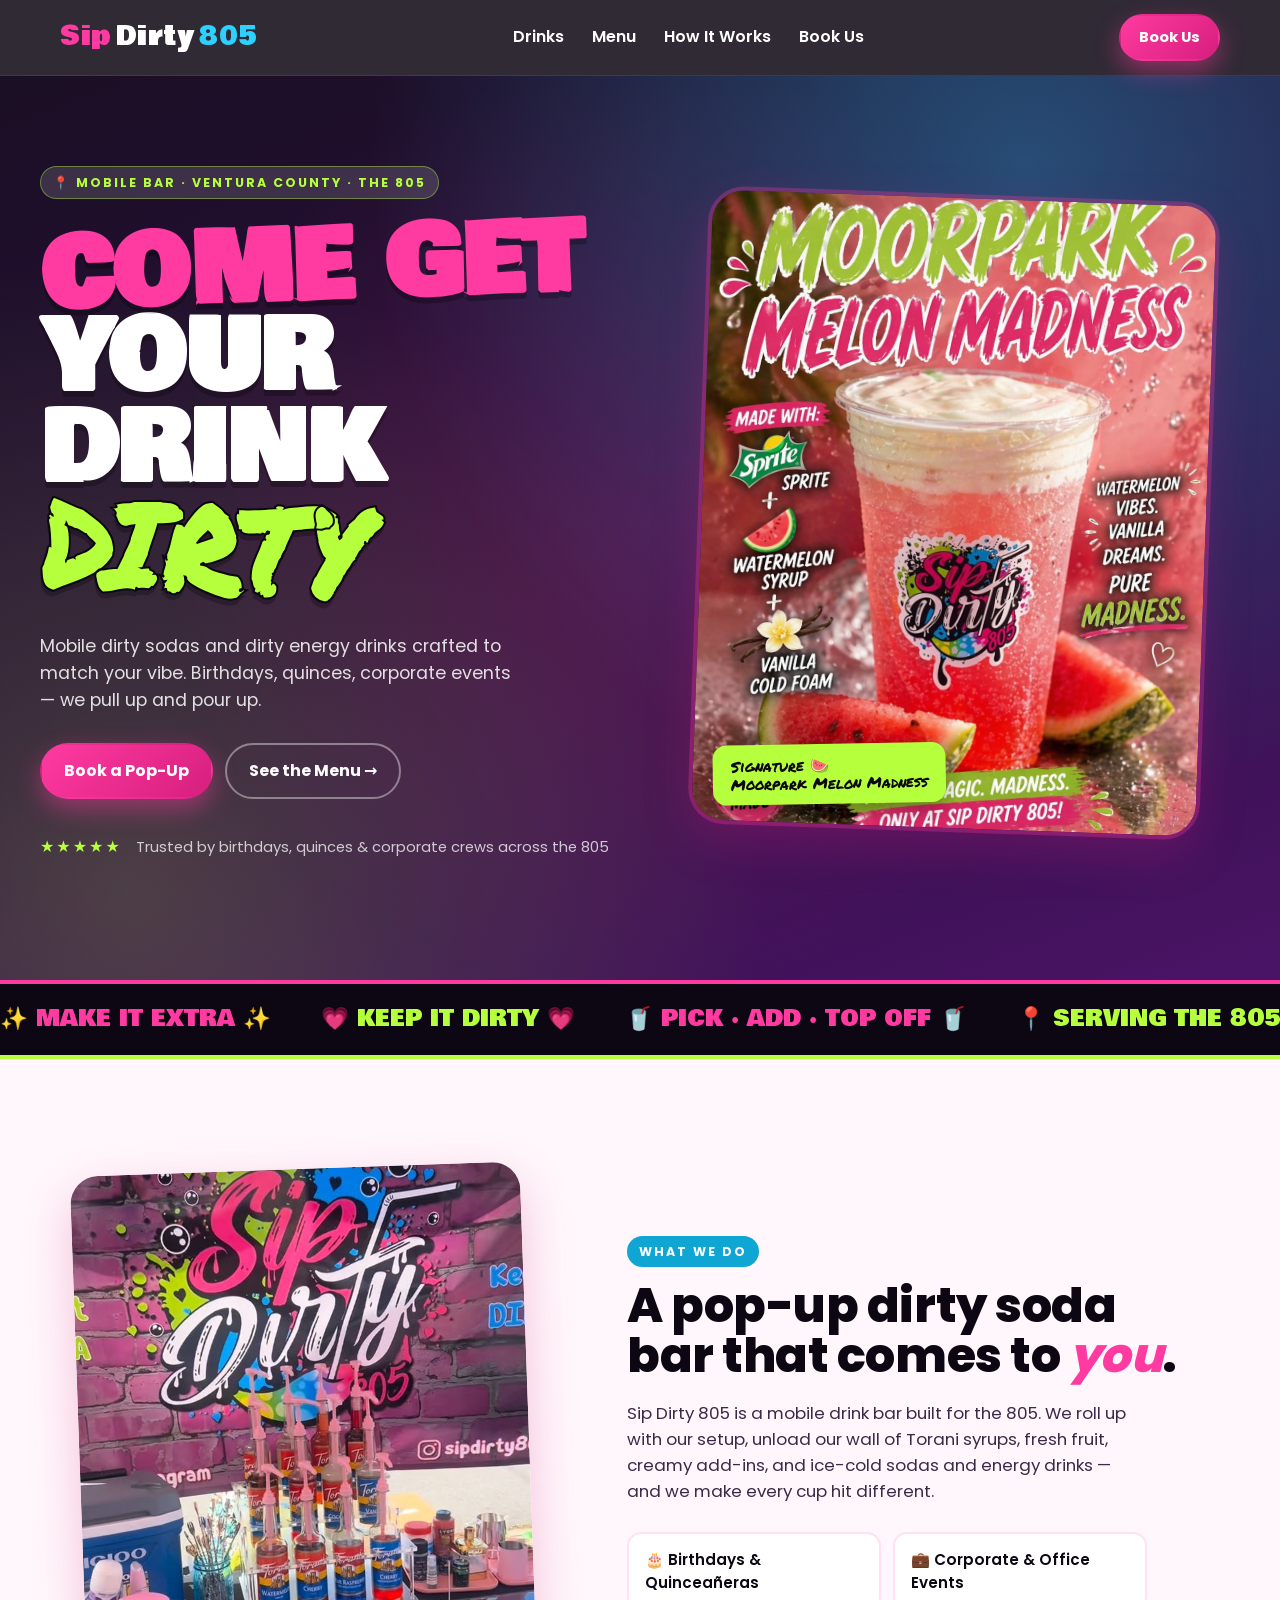
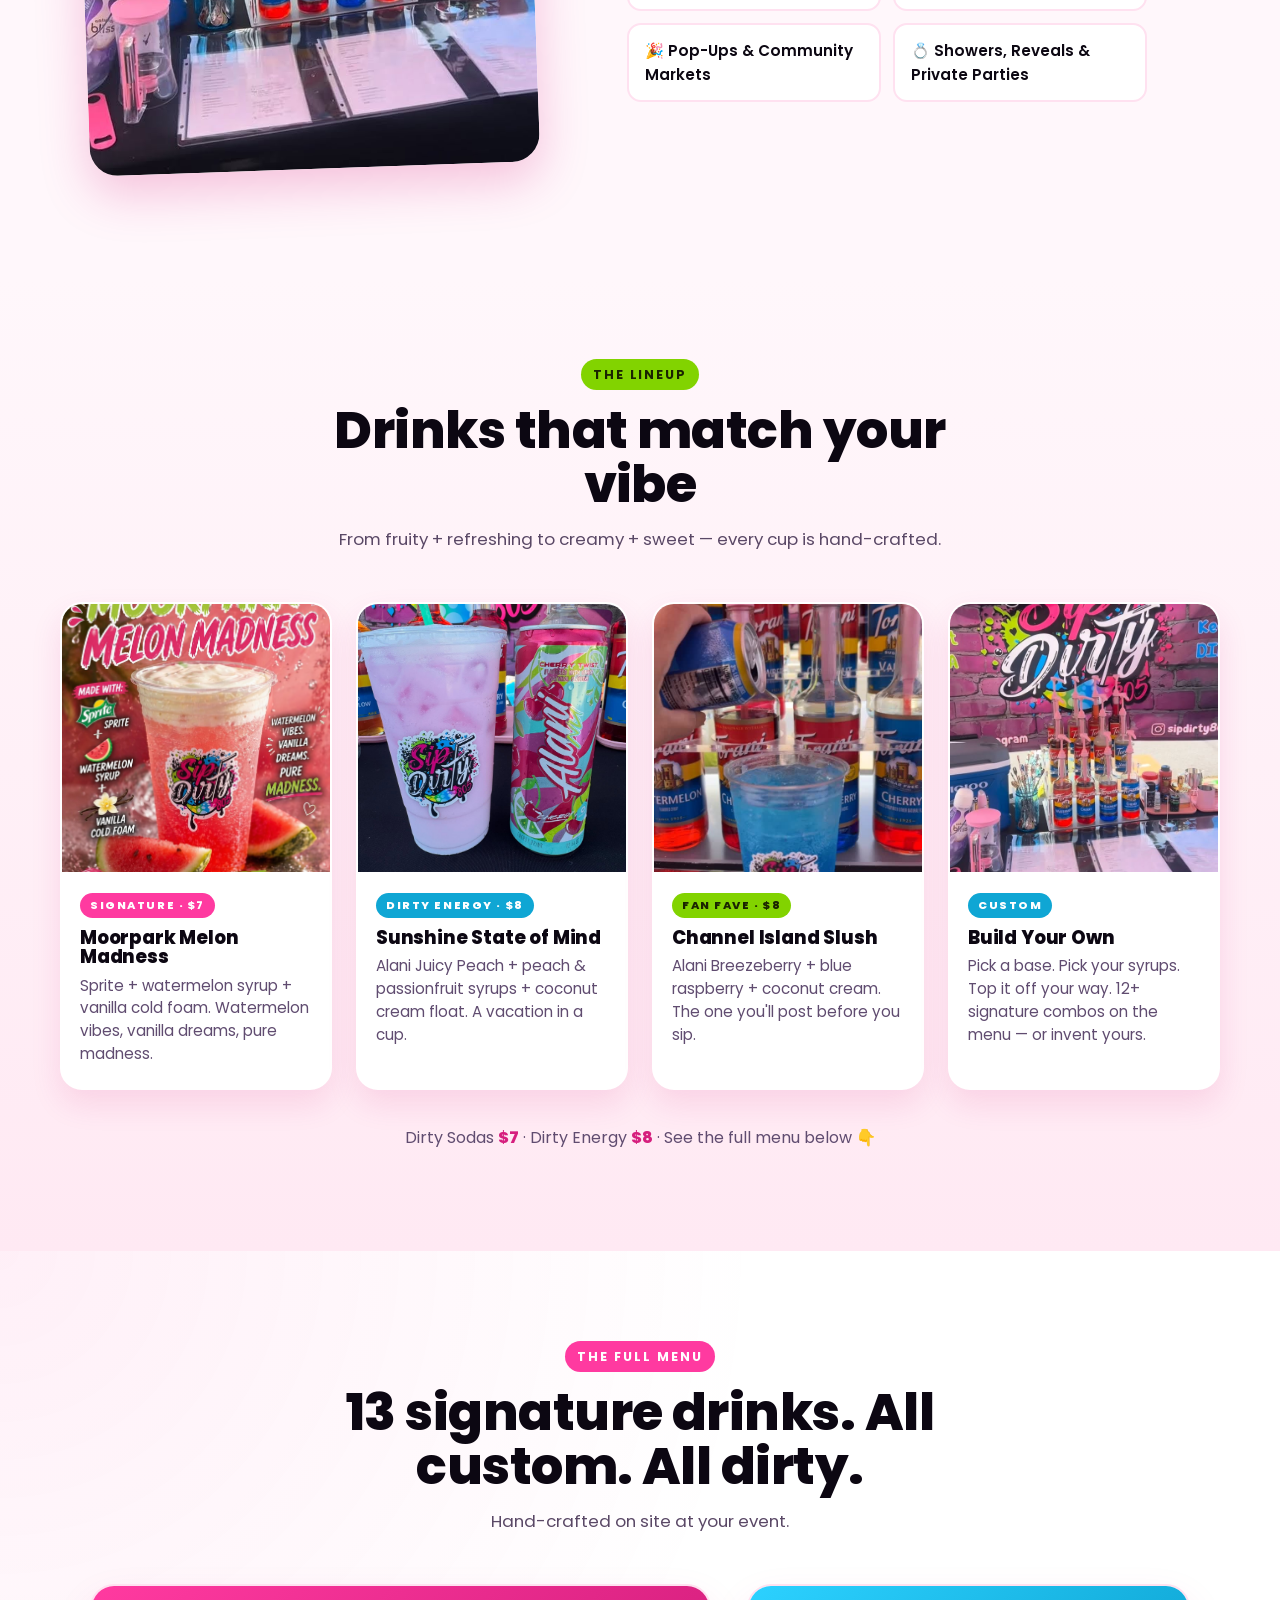
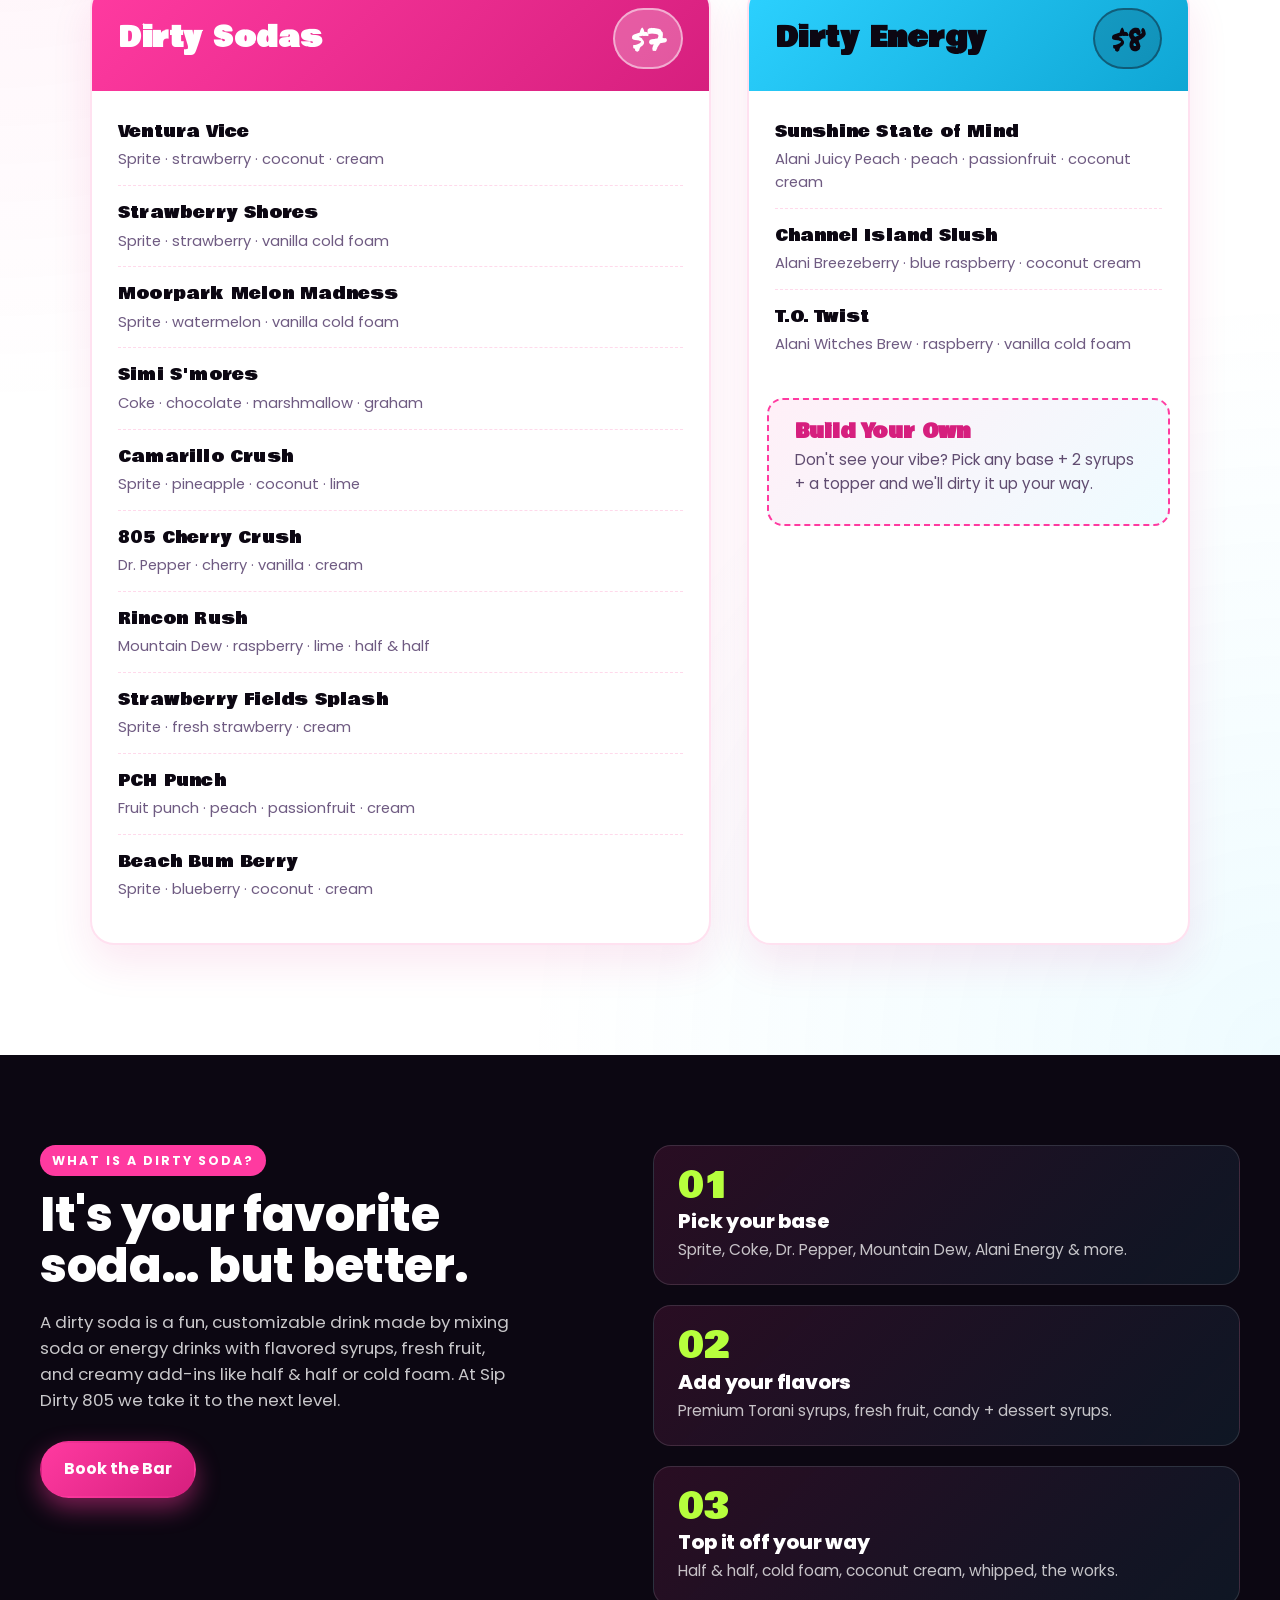
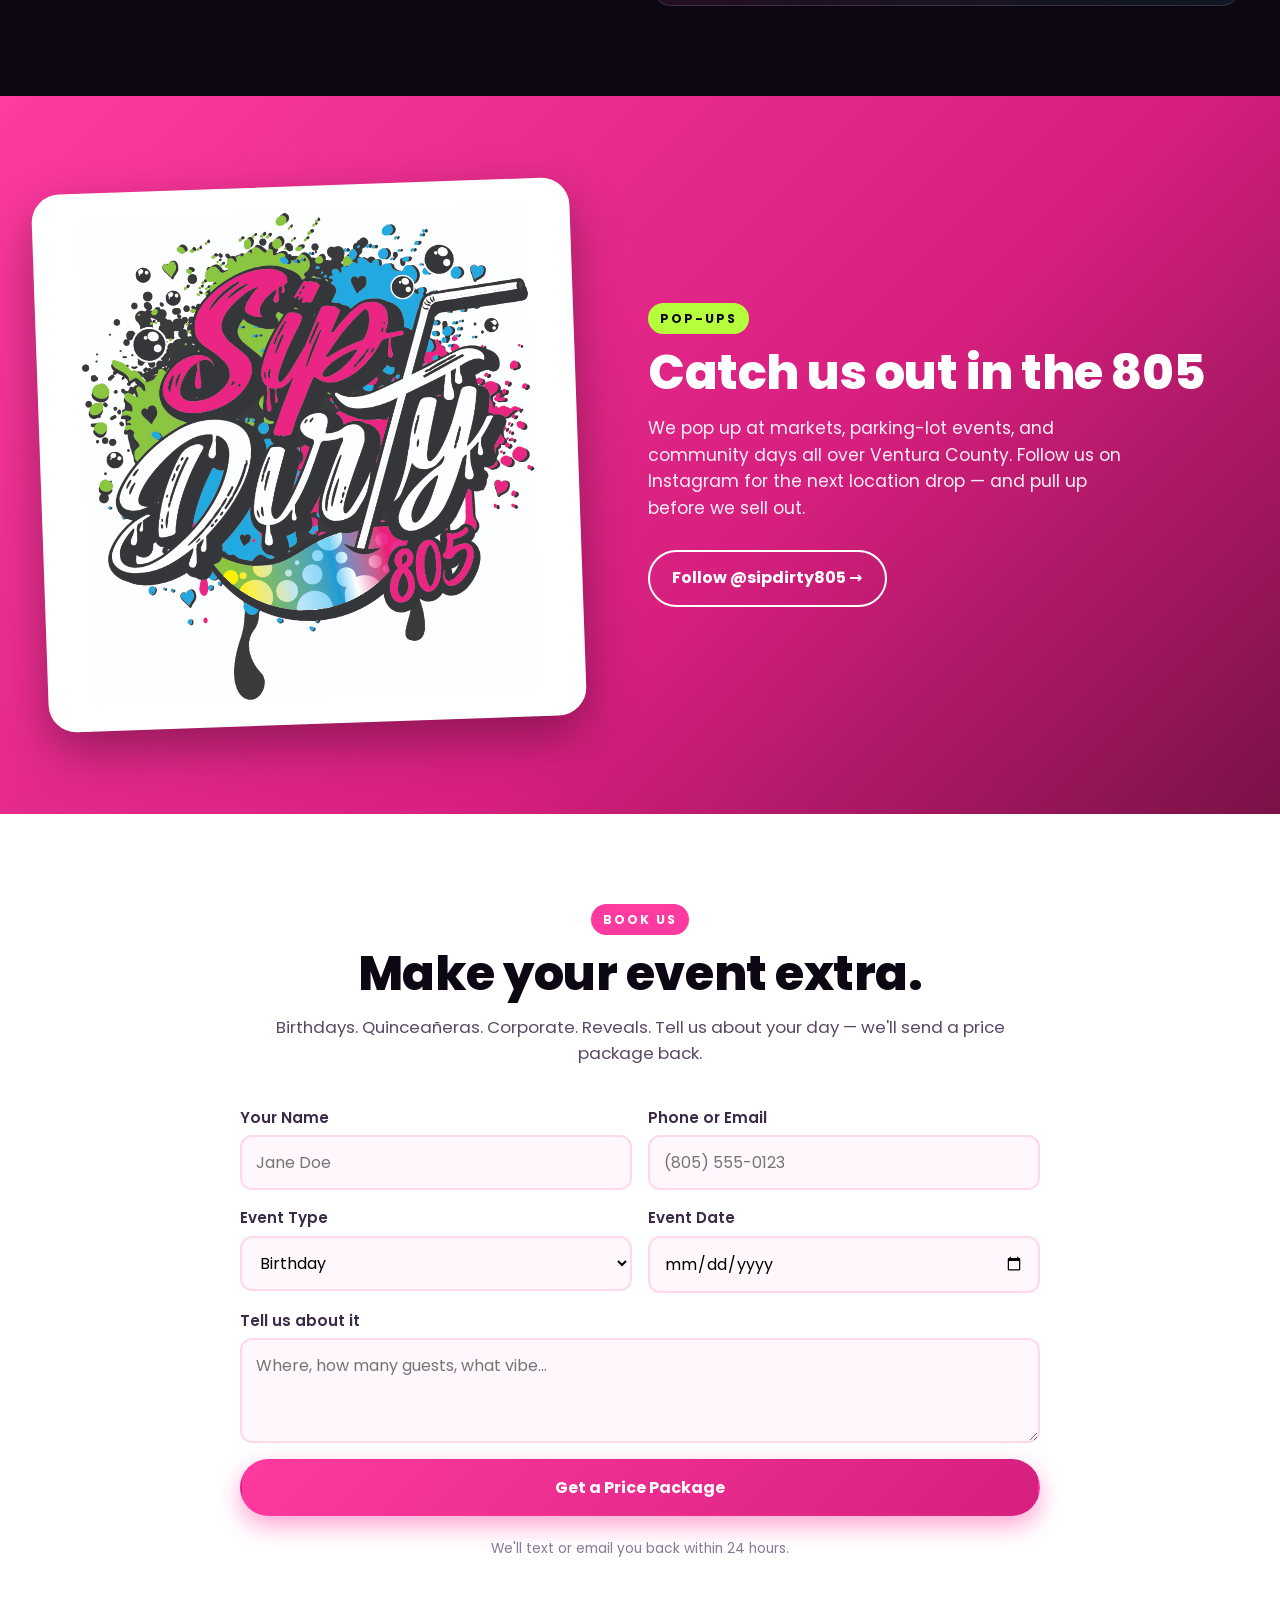
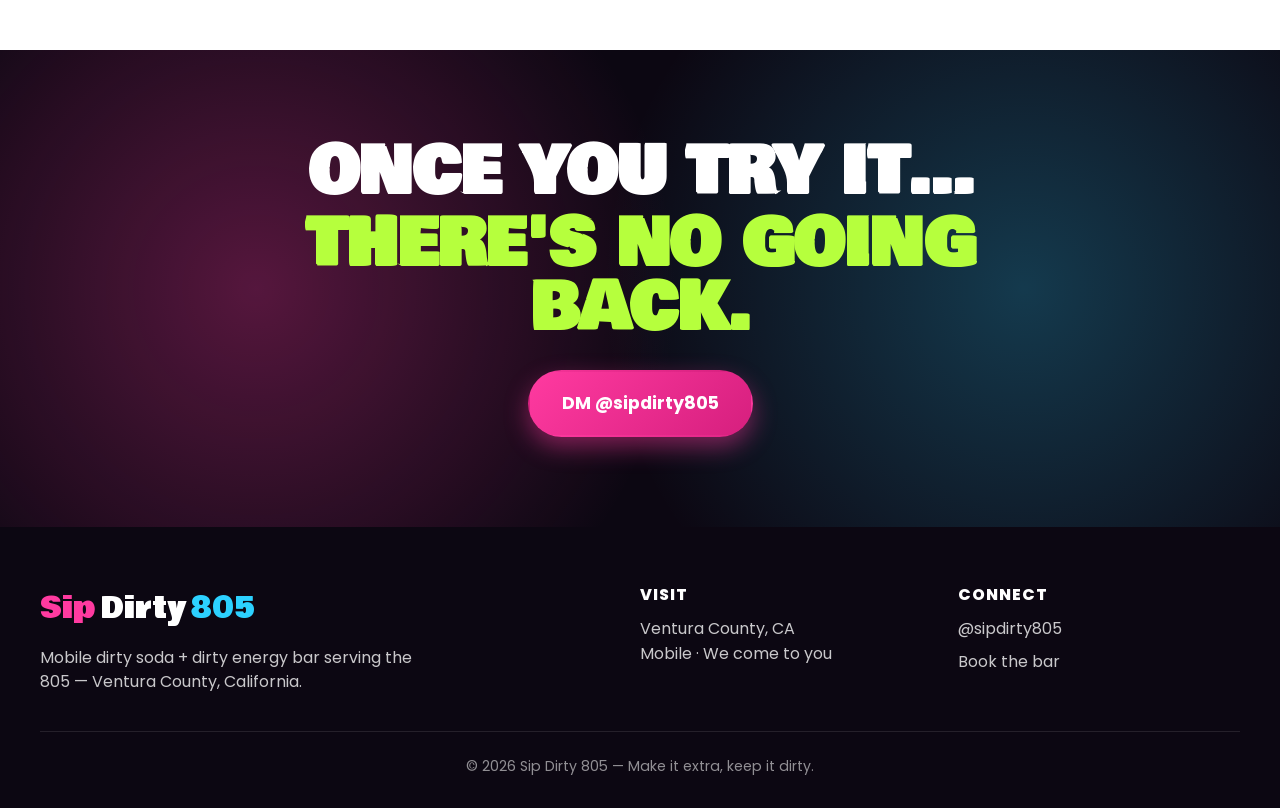
==== commit a2013b2a: "Wire Book Us form to Web3Forms, swap logo into pop-ups section, self-host fonts" ====
--- a/index.html
+++ b/index.html
@@ -5,10 +5,7 @@
 <meta name="viewport" content="width=device-width, initial-scale=1.0" />
 <meta name="description" content="Sip Dirty 805 — mobile dirty soda and dirty energy drink bar serving Ventura County. Book us for birthdays, quinceañeras, and corporate events." />
 <title>Sip Dirty 805 — Mobile Dirty Soda Bar | Ventura County, CA</title>
-<link rel="preconnect" href="https://fonts.googleapis.com" />
-<link rel="preconnect" href="https://fonts.gstatic.com" crossorigin />
-<link href="https://fonts.googleapis.com/css2?family=Bowlby+One&family=Permanent+Marker&family=Poppins:wght@400;500;600;700;800&display=swap" rel="stylesheet" />
-<link rel="stylesheet" href="styles.css?v=3" />
+<link rel="stylesheet" href="styles.css?v=5" />
 </head>
 <body>
 
@@ -231,8 +228,8 @@
 
 <section class="events" id="events">
   <div class="events__inner">
-    <div class="events__media">
-      <img src="assets/popup-flyer.jpg" alt="Sip Dirty 805 pop-up event flyer — graffiti style, make it extra, keep it dirty" loading="lazy" />
+    <div class="events__media events__media--logo">
+      <img src="assets/logo.jpg" alt="Sip Dirty 805 graffiti logo" loading="lazy" class="events__logo" />
     </div>
     <div class="events__copy">
       <span class="eyebrow eyebrow--green">Pop-Ups</span>
@@ -255,21 +252,25 @@
       <h2>Make your event extra.</h2>
       <p>Birthdays. Quinceañeras. Corporate. Reveals. Tell us about your day — we'll send a price package back.</p>
     </div>
-    <form class="book__form" onsubmit="event.preventDefault(); openIG();">
+    <form class="book__form" id="book-form" action="https://api.web3forms.com/submit" method="POST">
+      <input type="hidden" name="access_key" value="REPLACE_WITH_WEB3FORMS_ACCESS_KEY" />
+      <input type="hidden" name="subject" value="New Sip Dirty 805 Booking Request" />
+      <input type="hidden" name="from_name" value="Sip Dirty 805 Website" />
+      <input type="checkbox" name="botcheck" style="display:none" tabindex="-1" autocomplete="off" />
       <div class="row">
         <label>
           Your Name
-          <input type="text" required placeholder="Jane Doe" />
+          <input type="text" name="name" required placeholder="Jane Doe" />
         </label>
         <label>
           Phone or Email
-          <input type="text" required placeholder="(805) 555-0123" />
+          <input type="text" name="contact" required placeholder="(805) 555-0123" />
         </label>
       </div>
       <div class="row">
         <label>
           Event Type
-          <select>
+          <select name="event_type">
             <option>Birthday</option>
             <option>Quinceañera</option>
             <option>Corporate / Office</option>
@@ -280,15 +281,17 @@
         </label>
         <label>
           Event Date
-          <input type="date" />
+          <input type="date" name="event_date" />
         </label>
       </div>
       <label>
         Tell us about it
-        <textarea rows="3" placeholder="Where, how many guests, what vibe…"></textarea>
+        <textarea name="details" rows="3" placeholder="Where, how many guests, what vibe…"></textarea>
       </label>
-      <button type="submit" class="btn btn--primary btn--block">Get a Price Package</button>
-      <p class="book__hint">Submitting opens our Instagram DMs — that's where we send packages.</p>
+      <button type="submit" class="btn btn--primary btn--block" id="book-submit">Get a Price Package</button>
+      <p class="book__hint" id="book-hint">We'll text or email you back within 24 hours.</p>
+      <p class="book__success" id="book-success" style="display:none;">🎉 Got it! We'll be in touch within 24 hours. Check your phone/email.</p>
+      <p class="book__error" id="book-error" style="display:none;">Something went wrong. DM us on Instagram instead → <a href="https://www.instagram.com/sipdirty805/" target="_blank" rel="noopener">@sipdirty805</a></p>
     </form>
   </div>
 </section>
@@ -325,7 +328,42 @@
 
 <script>
   document.getElementById('yr').textContent = new Date().getFullYear();
-  function openIG(){ window.open('https://www.instagram.com/sipdirty805/', '_blank'); }
+
+  // Book Us form — submits to Web3Forms via AJAX
+  const bookForm = document.getElementById('book-form');
+  const bookSubmit = document.getElementById('book-submit');
+  const bookHint = document.getElementById('book-hint');
+  const bookSuccess = document.getElementById('book-success');
+  const bookError = document.getElementById('book-error');
+
+  bookForm.addEventListener('submit', async (e) => {
+    e.preventDefault();
+    bookSubmit.disabled = true;
+    bookSubmit.textContent = 'Sending…';
+    bookError.style.display = 'none';
+
+    try {
+      const formData = new FormData(bookForm);
+      const res = await fetch('https://api.web3forms.com/submit', {
+        method: 'POST',
+        body: formData,
+        headers: { 'Accept': 'application/json' }
+      });
+      const data = await res.json();
+      if (data.success) {
+        bookForm.reset();
+        bookForm.querySelectorAll('input, select, textarea, button').forEach(el => el.disabled = true);
+        bookHint.style.display = 'none';
+        bookSuccess.style.display = 'block';
+      } else {
+        throw new Error(data.message || 'Submit failed');
+      }
+    } catch (err) {
+      bookError.style.display = 'block';
+      bookSubmit.disabled = false;
+      bookSubmit.textContent = 'Get a Price Package';
+    }
+  });
 </script>
 </body>
 </html>
--- a/styles.css
+++ b/styles.css
@@ -1,4 +1,13 @@
 /* Sip Dirty 805 — graffiti / neon brand */
+/* Self-hosted Google Fonts (Bowlby One, Permanent Marker, Poppins) */
+@font-face { font-family: 'Bowlby One'; font-style: normal; font-weight: 400; font-display: swap; src: url('assets/fonts/bowlby-one.ttf') format('truetype'); }
+@font-face { font-family: 'Permanent Marker'; font-style: normal; font-weight: 400; font-display: swap; src: url('assets/fonts/permanent-marker.ttf') format('truetype'); }
+@font-face { font-family: 'Poppins'; font-style: normal; font-weight: 400; font-display: swap; src: url('assets/fonts/poppins-400.ttf') format('truetype'); }
+@font-face { font-family: 'Poppins'; font-style: normal; font-weight: 500; font-display: swap; src: url('assets/fonts/poppins-500.ttf') format('truetype'); }
+@font-face { font-family: 'Poppins'; font-style: normal; font-weight: 600; font-display: swap; src: url('assets/fonts/poppins-600.ttf') format('truetype'); }
+@font-face { font-family: 'Poppins'; font-style: normal; font-weight: 700; font-display: swap; src: url('assets/fonts/poppins-700.ttf') format('truetype'); }
+@font-face { font-family: 'Poppins'; font-style: normal; font-weight: 800; font-display: swap; src: url('assets/fonts/poppins-800.ttf') format('truetype'); }
+
 :root {
   --pink: #ff3aa0;
   --pink-deep: #d61f7e;
@@ -540,6 +549,12 @@
   border: 6px solid #fff;
 }
 .events__media img { width: 100%; height: 100%; object-fit: cover; }
+/* Logo variant: contain the full logo, white backdrop so the graffiti edges read */
+.events__media--logo {
+  background: #fff;
+  padding: 20px;
+}
+.events__media--logo img { object-fit: contain; }
 .events__copy h2 { font-size: clamp(2rem, 5vw, 3rem); margin-bottom: 16px; }
 .events__copy p { font-size: 1.08rem; color: rgba(255,255,255,0.92); max-width: 500px; margin-bottom: 28px; }
 .events__copy .eyebrow { background: var(--green); color: var(--ink); }
@@ -583,6 +598,9 @@
 .book__form select:focus,
 .book__form textarea:focus { border-color: var(--pink); background: #fff; }
 .book__hint { text-align: center; color: #8a7898; font-size: 0.86rem; margin-top: 6px; }
+.book__success { text-align: center; color: #1d7a3a; background: #e8f8ee; border: 1px solid #b8e3c6; padding: 14px 18px; border-radius: 12px; font-weight: 600; margin-top: 12px; }
+.book__error { text-align: center; color: #a4244c; background: #fdeaf0; border: 1px solid #f5b8cd; padding: 12px 16px; border-radius: 12px; margin-top: 8px; font-size: 0.92rem; }
+.book__error a { color: var(--pink); text-decoration: underline; font-weight: 600; }
 
 /* CTA BAND */
 .cta {
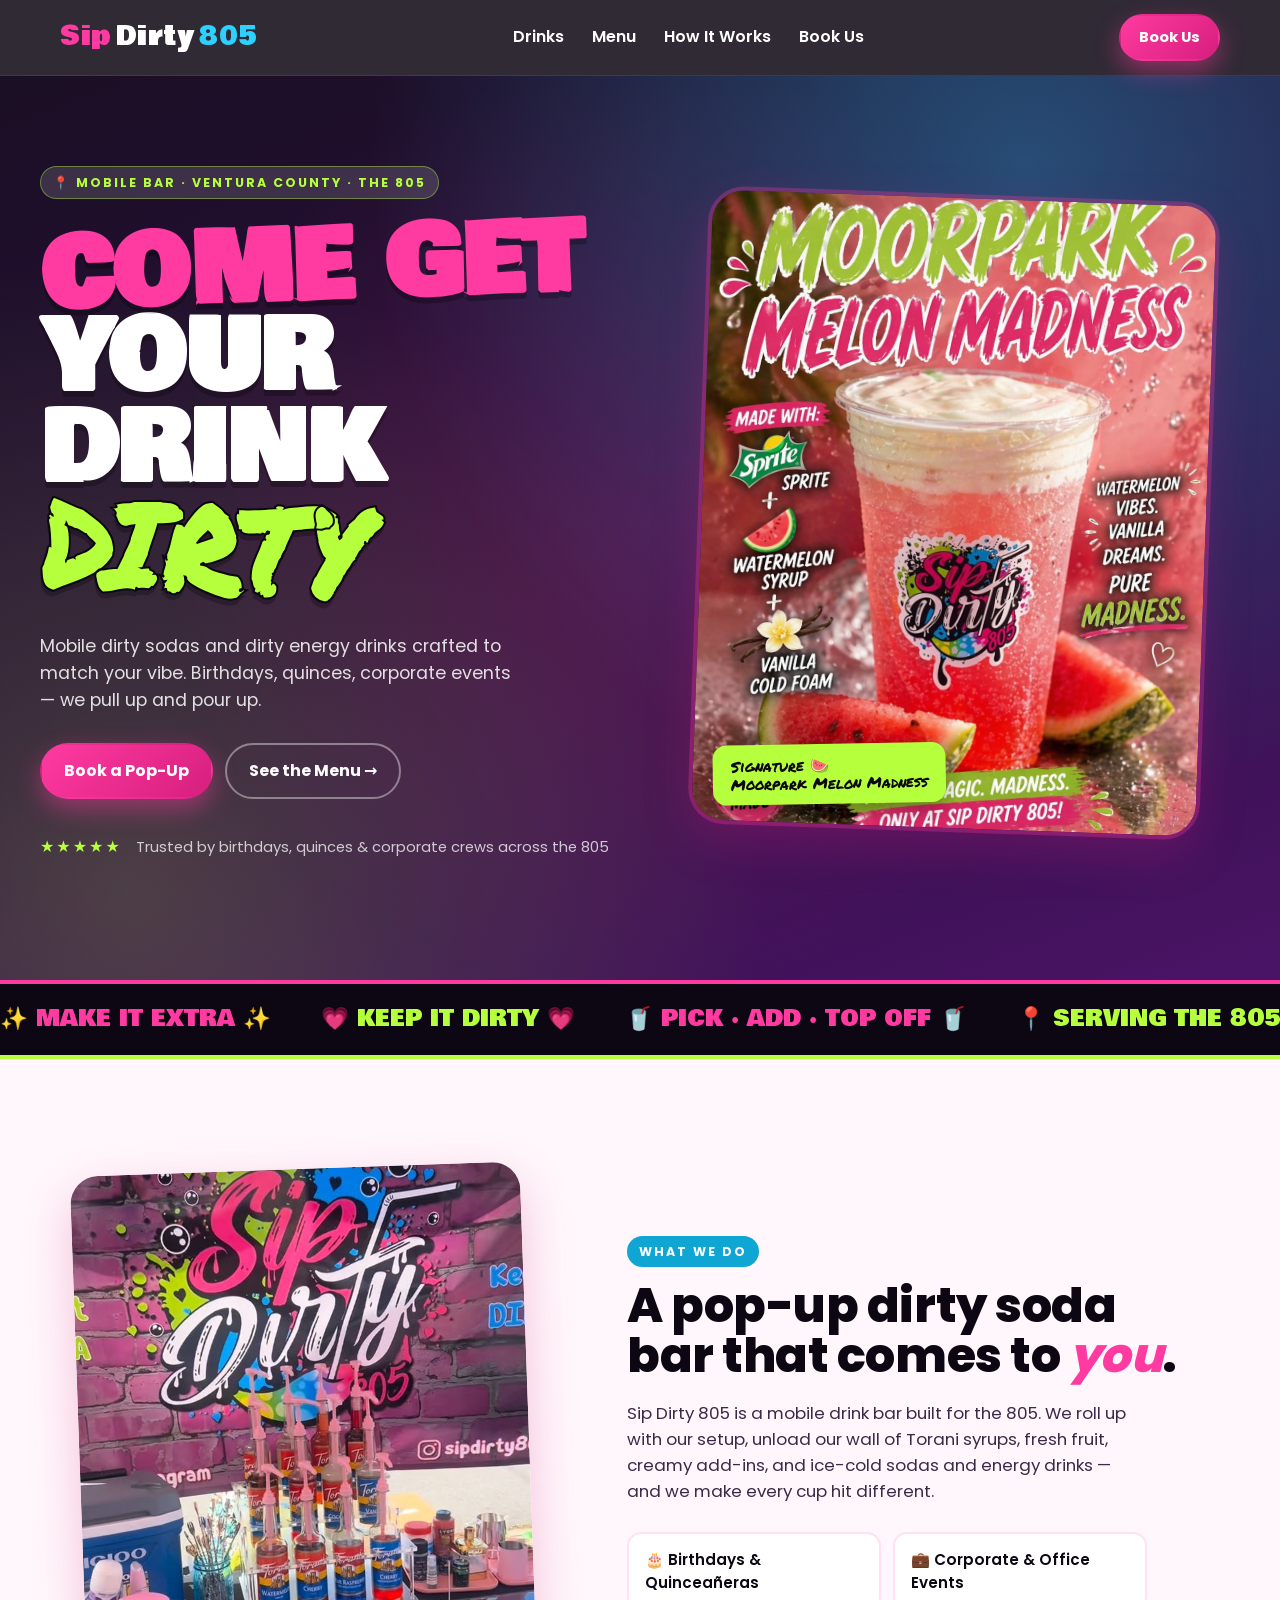
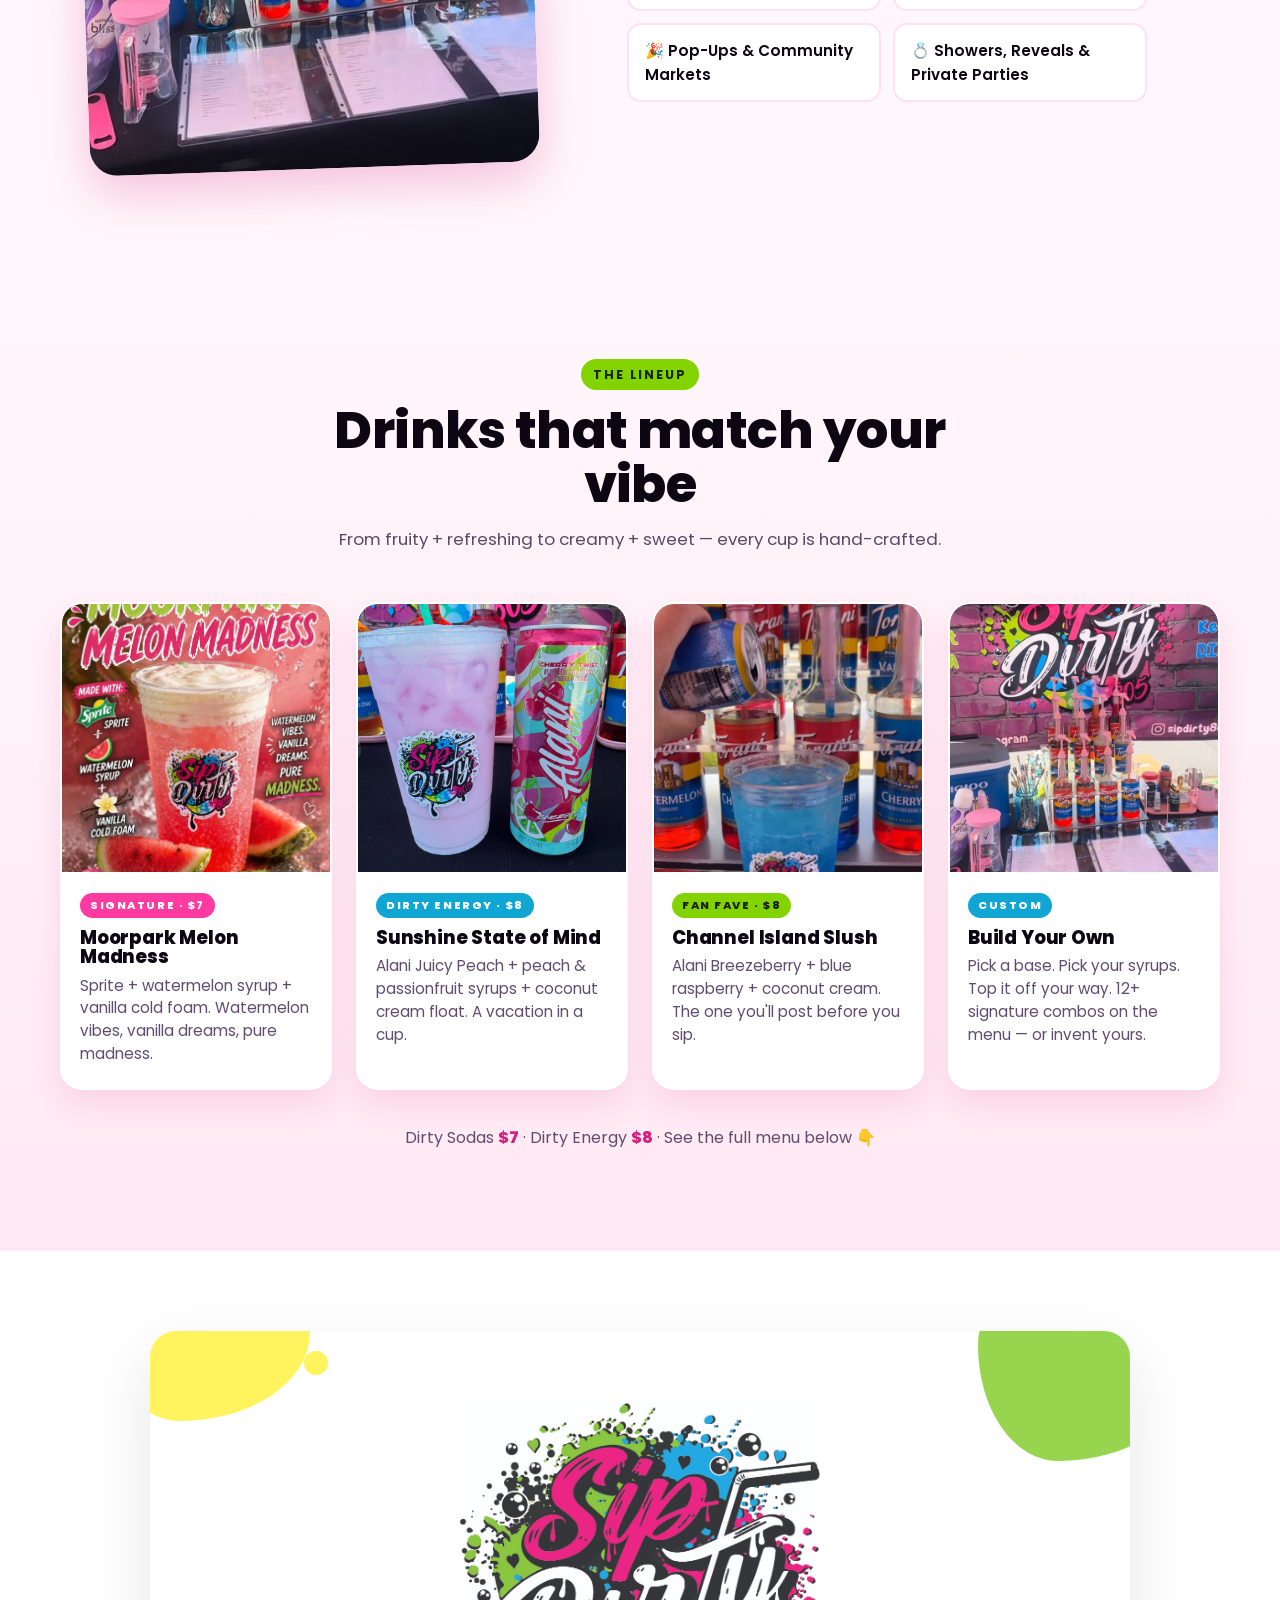
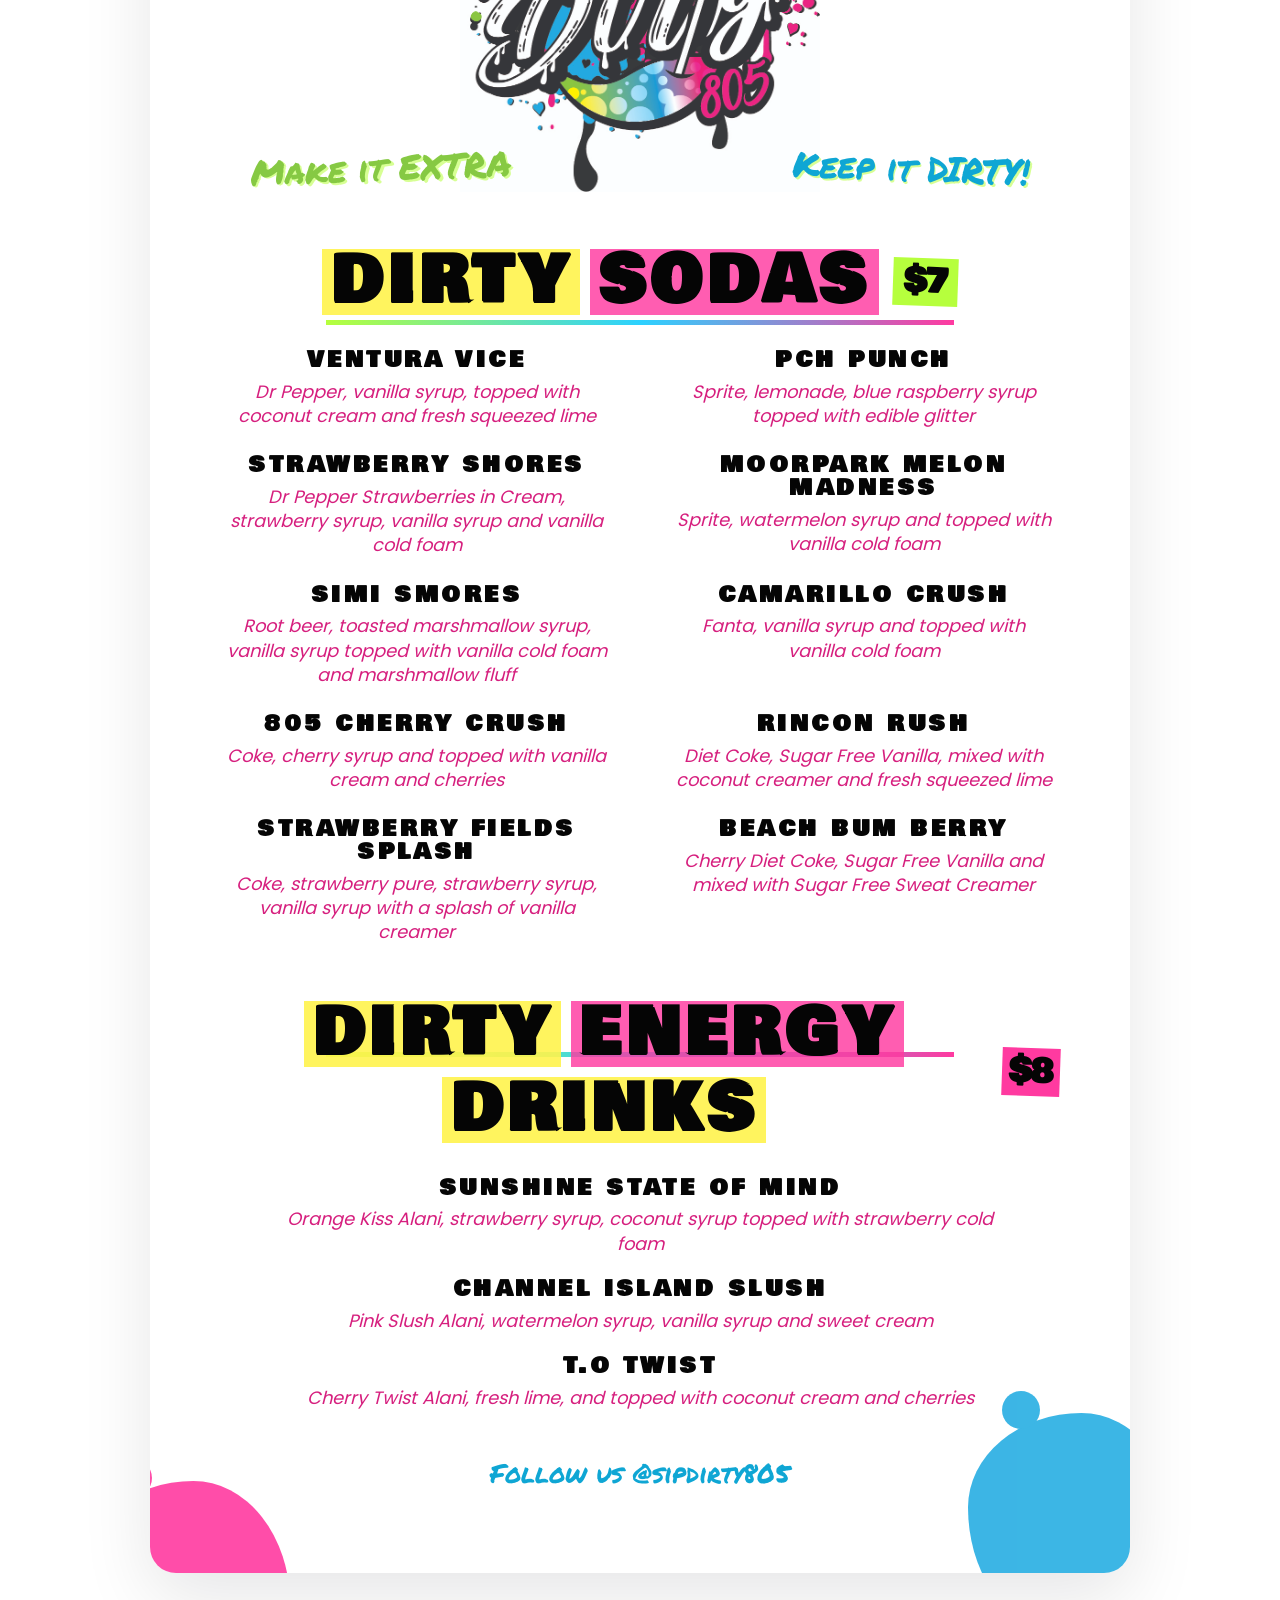
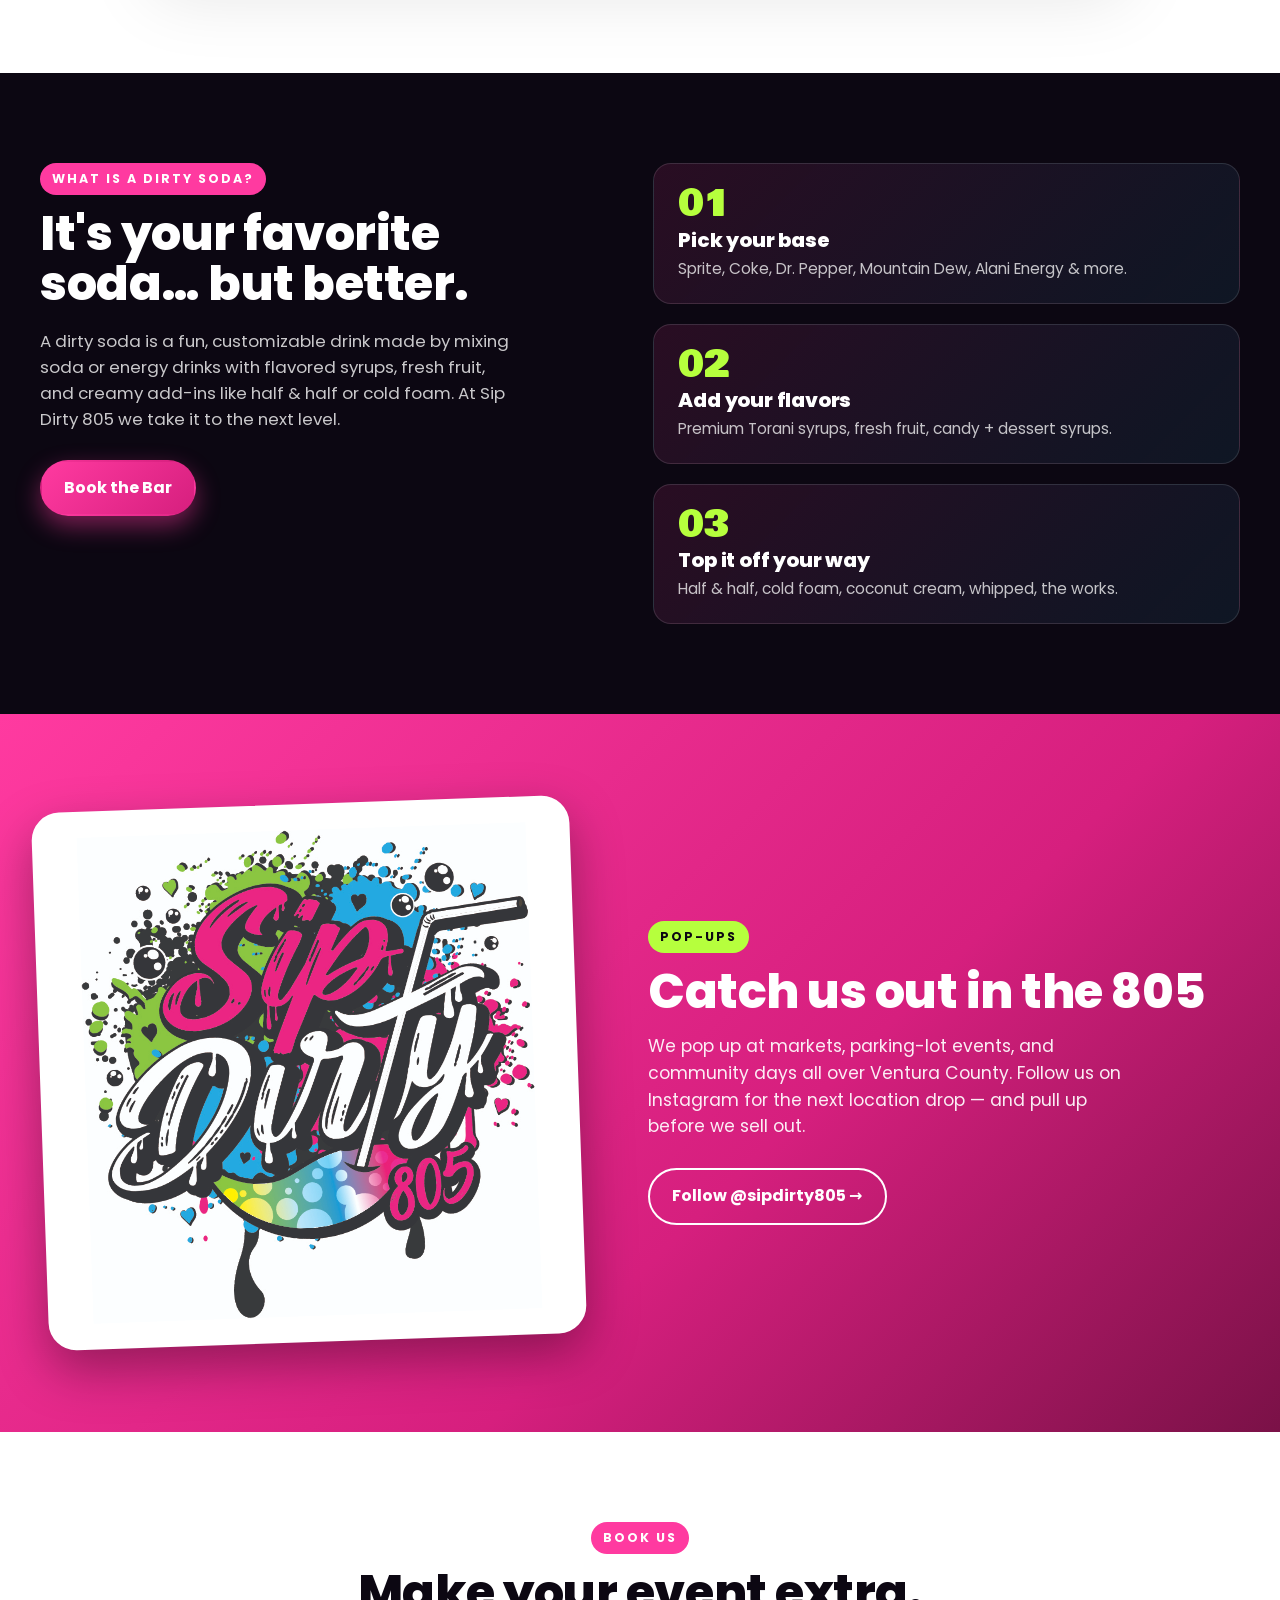
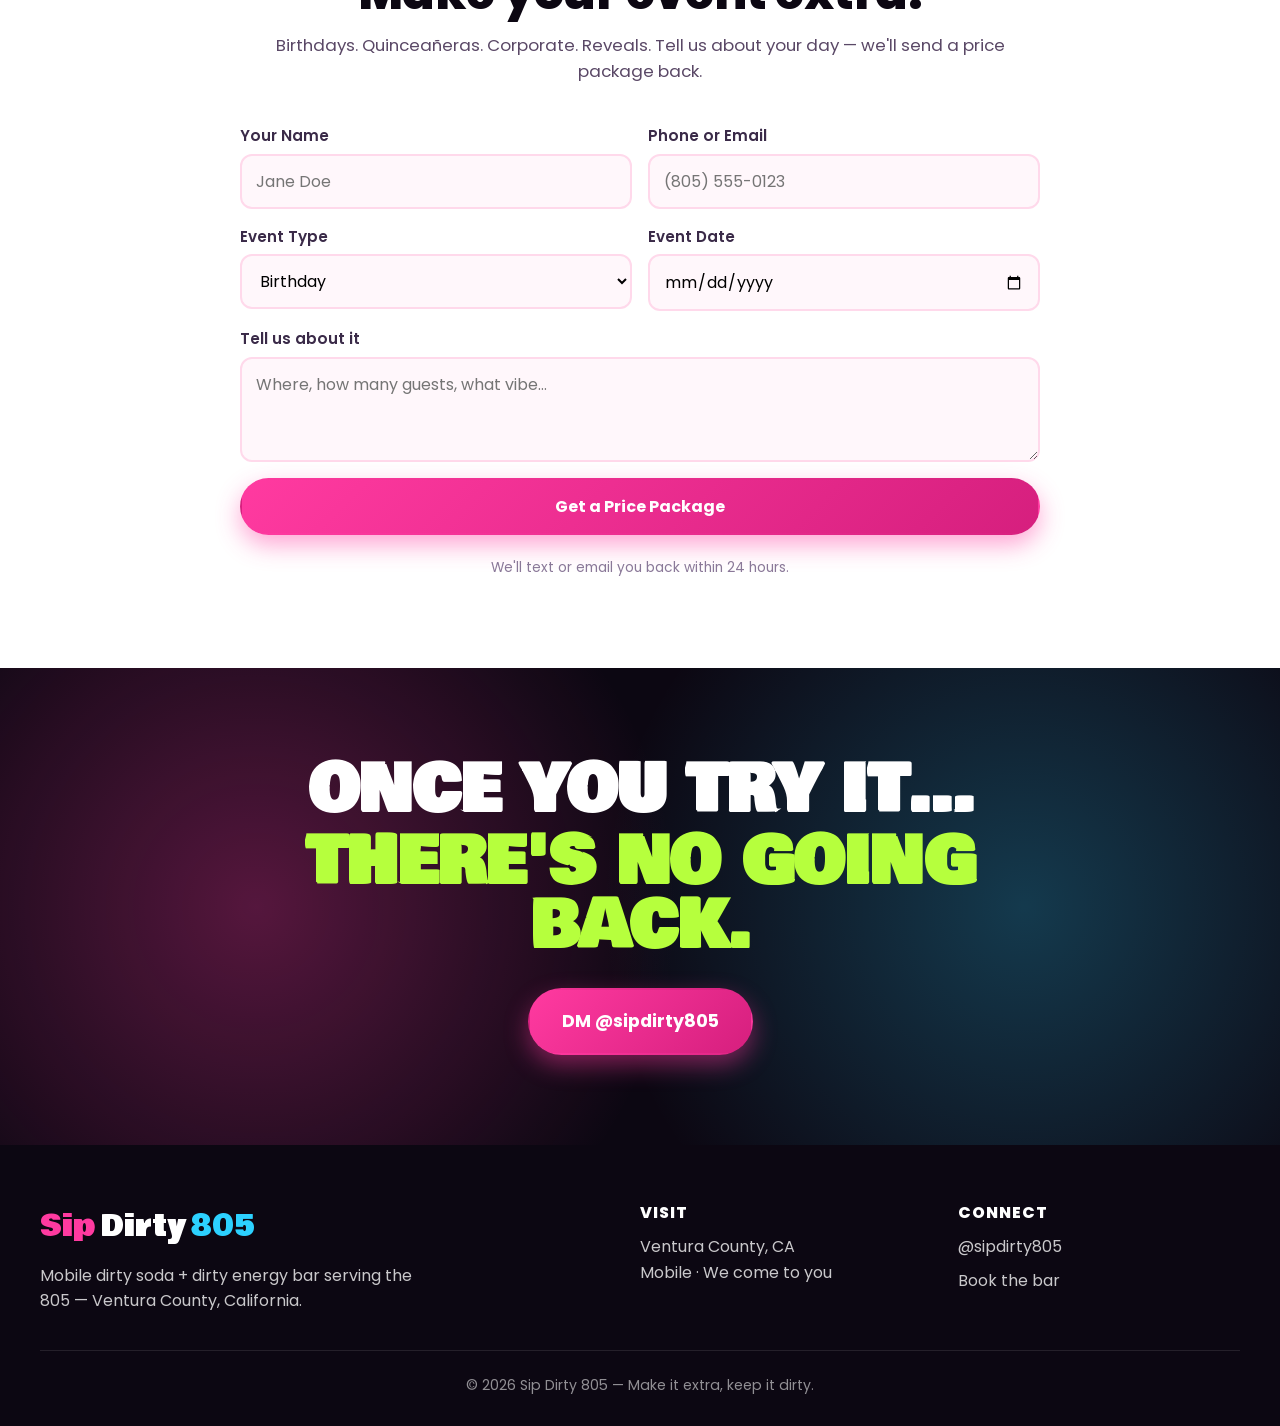
==== commit 6ac3d06e: "Replace menu section with real menu" ====
--- a/index.html
+++ b/index.html
@@ -5,7 +5,7 @@
 <meta name="viewport" content="width=device-width, initial-scale=1.0" />
 <meta name="description" content="Sip Dirty 805 — mobile dirty soda and dirty energy drink bar serving Ventura County. Book us for birthdays, quinceañeras, and corporate events." />
 <title>Sip Dirty 805 — Mobile Dirty Soda Bar | Ventura County, CA</title>
-<link rel="stylesheet" href="styles.css?v=5" />
+<link rel="stylesheet" href="styles.css?v=7" />
 </head>
 <body>
 
@@ -148,48 +148,52 @@
   </div>
 </section>
 
-<section class="menu" id="menu">
-  <div class="section-head">
-    <span class="eyebrow eyebrow--pink">The Full Menu</span>
-    <h2>13 signature drinks. All custom. All dirty.</h2>
-    <p>Hand-crafted on site at your event.</p>
-  </div>
-
-  <div class="menu__grid">
-    <div class="menu__col">
-      <div class="menu__head menu__head--pink">
-        <h3>Dirty Sodas</h3>
-        <span class="menu__price">$7</span>
-      </div>
-      <ul class="menu__list">
-        <li><strong>Ventura Vice</strong><span>Sprite · strawberry · coconut · cream</span></li>
-        <li><strong>Strawberry Shores</strong><span>Sprite · strawberry · vanilla cold foam</span></li>
-        <li><strong>Moorpark Melon Madness</strong><span>Sprite · watermelon · vanilla cold foam</span></li>
-        <li><strong>Simi S'mores</strong><span>Coke · chocolate · marshmallow · graham</span></li>
-        <li><strong>Camarillo Crush</strong><span>Sprite · pineapple · coconut · lime</span></li>
-        <li><strong>805 Cherry Crush</strong><span>Dr. Pepper · cherry · vanilla · cream</span></li>
-        <li><strong>Rincon Rush</strong><span>Mountain Dew · raspberry · lime · half &amp; half</span></li>
-        <li><strong>Strawberry Fields Splash</strong><span>Sprite · fresh strawberry · cream</span></li>
-        <li><strong>PCH Punch</strong><span>Fruit punch · peach · passionfruit · cream</span></li>
-        <li><strong>Beach Bum Berry</strong><span>Sprite · blueberry · coconut · cream</span></li>
-      </ul>
-    </div>
-
-    <div class="menu__col">
-      <div class="menu__head menu__head--blue">
-        <h3>Dirty Energy</h3>
-        <span class="menu__price">$8</span>
-      </div>
-      <ul class="menu__list">
-        <li><strong>Sunshine State of Mind</strong><span>Alani Juicy Peach · peach · passionfruit · coconut cream</span></li>
-        <li><strong>Channel Island Slush</strong><span>Alani Breezeberry · blue raspberry · coconut cream</span></li>
-        <li><strong>T.O. Twist</strong><span>Alani Witches Brew · raspberry · vanilla cold foam</span></li>
-      </ul>
-      <div class="menu__byo">
-        <h4>Build Your Own</h4>
-        <p>Don't see your vibe? Pick any base + 2 syrups + a topper and we'll dirty it up your way.</p>
-      </div>
-    </div>
+<section class="menu menu--real" id="menu">
+  <div class="menu-poster">
+    <div class="menu-splash menu-splash--yellow"></div>
+    <div class="menu-splash menu-splash--green"></div>
+    <div class="menu-splash menu-splash--blue"></div>
+    <div class="menu-splash menu-splash--pink"></div>
+
+    <div class="menu-logo-wrap">
+      <img src="assets/logo.jpg" alt="Sip Dirty 805 logo" class="menu-logo" loading="lazy" />
+    </div>
+
+    <div class="menu-tagline">
+      <span>Make it EXTRA</span>
+      <span>Keep it DIRTY!</span>
+    </div>
+
+    <div class="menu-title-row menu-title-row--soda">
+      <h2><span>Dirty</span> <span>Sodas</span></h2>
+      <strong>$7</strong>
+    </div>
+
+    <div class="real-menu-grid real-menu-grid--sodas">
+      <article><h3>Ventura Vice</h3><p>Dr Pepper, vanilla syrup, topped with coconut cream and fresh squeezed lime</p></article>
+      <article><h3>PCH Punch</h3><p>Sprite, lemonade, blue raspberry syrup topped with edible glitter</p></article>
+      <article><h3>Strawberry Shores</h3><p>Dr Pepper Strawberries in Cream, strawberry syrup, vanilla syrup and vanilla cold foam</p></article>
+      <article><h3>Moorpark Melon Madness</h3><p>Sprite, watermelon syrup and topped with vanilla cold foam</p></article>
+      <article><h3>Simi Smores</h3><p>Root beer, toasted marshmallow syrup, vanilla syrup topped with vanilla cold foam and marshmallow fluff</p></article>
+      <article><h3>Camarillo Crush</h3><p>Fanta, vanilla syrup and topped with vanilla cold foam</p></article>
+      <article><h3>805 Cherry Crush</h3><p>Coke, cherry syrup and topped with vanilla cream and cherries</p></article>
+      <article><h3>Rincon Rush</h3><p>Diet Coke, Sugar Free Vanilla, mixed with coconut creamer and fresh squeezed lime</p></article>
+      <article><h3>Strawberry Fields Splash</h3><p>Coke, strawberry pure, strawberry syrup, vanilla syrup with a splash of vanilla creamer</p></article>
+      <article><h3>Beach Bum Berry</h3><p>Cherry Diet Coke, Sugar Free Vanilla and mixed with Sugar Free Sweat Creamer</p></article>
+    </div>
+
+    <div class="menu-title-row menu-title-row--energy">
+      <h2><span>Dirty</span> <span>Energy</span> <span>Drinks</span></h2>
+      <strong>$8</strong>
+    </div>
+
+    <div class="real-menu-grid real-menu-grid--energy">
+      <article><h3>Sunshine State of Mind</h3><p>Orange Kiss Alani, strawberry syrup, coconut syrup topped with strawberry cold foam</p></article>
+      <article><h3>Channel Island Slush</h3><p>Pink Slush Alani, watermelon syrup, vanilla syrup and sweet cream</p></article>
+      <article><h3>T.O Twist</h3><p>Cherry Twist Alani, fresh lime, and topped with coconut cream and cherries</p></article>
+    </div>
+
+    <a href="https://www.instagram.com/sipdirty805/" target="_blank" rel="noopener" class="menu-follow">Follow us @sipdirty805</a>
   </div>
 </section>
 
@@ -252,11 +256,11 @@
       <h2>Make your event extra.</h2>
       <p>Birthdays. Quinceañeras. Corporate. Reveals. Tell us about your day — we'll send a price package back.</p>
     </div>
-    <form class="book__form" id="book-form" action="https://api.web3forms.com/submit" method="POST">
-      <input type="hidden" name="access_key" value="REPLACE_WITH_WEB3FORMS_ACCESS_KEY" />
+    <form class="book__form" action="https://api.web3forms.com/submit" method="POST">
+      <input type="hidden" name="access_key" value="62a10015-3de0-46ab-829b-88ecdb72f0ad" />
       <input type="hidden" name="subject" value="New Sip Dirty 805 Booking Request" />
       <input type="hidden" name="from_name" value="Sip Dirty 805 Website" />
-      <input type="checkbox" name="botcheck" style="display:none" tabindex="-1" autocomplete="off" />
+      <input type="hidden" name="redirect" value="https://sipdirty805.com/thanks.html" />
       <div class="row">
         <label>
           Your Name
@@ -288,10 +292,8 @@
         Tell us about it
         <textarea name="details" rows="3" placeholder="Where, how many guests, what vibe…"></textarea>
       </label>
-      <button type="submit" class="btn btn--primary btn--block" id="book-submit">Get a Price Package</button>
-      <p class="book__hint" id="book-hint">We'll text or email you back within 24 hours.</p>
-      <p class="book__success" id="book-success" style="display:none;">🎉 Got it! We'll be in touch within 24 hours. Check your phone/email.</p>
-      <p class="book__error" id="book-error" style="display:none;">Something went wrong. DM us on Instagram instead → <a href="https://www.instagram.com/sipdirty805/" target="_blank" rel="noopener">@sipdirty805</a></p>
+      <button type="submit" class="btn btn--primary btn--block">Get a Price Package</button>
+      <p class="book__hint">We'll text or email you back within 24 hours.</p>
     </form>
   </div>
 </section>
@@ -328,42 +330,6 @@
 
 <script>
   document.getElementById('yr').textContent = new Date().getFullYear();
-
-  // Book Us form — submits to Web3Forms via AJAX
-  const bookForm = document.getElementById('book-form');
-  const bookSubmit = document.getElementById('book-submit');
-  const bookHint = document.getElementById('book-hint');
-  const bookSuccess = document.getElementById('book-success');
-  const bookError = document.getElementById('book-error');
-
-  bookForm.addEventListener('submit', async (e) => {
-    e.preventDefault();
-    bookSubmit.disabled = true;
-    bookSubmit.textContent = 'Sending…';
-    bookError.style.display = 'none';
-
-    try {
-      const formData = new FormData(bookForm);
-      const res = await fetch('https://api.web3forms.com/submit', {
-        method: 'POST',
-        body: formData,
-        headers: { 'Accept': 'application/json' }
-      });
-      const data = await res.json();
-      if (data.success) {
-        bookForm.reset();
-        bookForm.querySelectorAll('input, select, textarea, button').forEach(el => el.disabled = true);
-        bookHint.style.display = 'none';
-        bookSuccess.style.display = 'block';
-      } else {
-        throw new Error(data.message || 'Submit failed');
-      }
-    } catch (err) {
-      bookError.style.display = 'block';
-      bookSubmit.disabled = false;
-      bookSubmit.textContent = 'Get a Price Package';
-    }
-  });
 </script>
 </body>
 </html>
--- a/styles.css
+++ b/styles.css
@@ -380,96 +380,173 @@
 }
 .drinks__note strong { color: var(--pink-deep); font-weight: 800; }
 
-/* MENU BOARD */
+/* REAL MENU POSTER */
 .menu {
-  padding: 90px 20px 110px;
-  background:
-    radial-gradient(circle at 0% 0%, rgba(255, 58, 160, 0.08) 0, transparent 40%),
-    radial-gradient(circle at 100% 100%, rgba(44, 209, 255, 0.08) 0, transparent 40%),
-    #fff;
-}
-.menu__grid {
-  max-width: 1100px;
-  margin: 0 auto;
+  padding: 80px 16px 100px;
+  background: #fff;
+  overflow: hidden;
+}
+.menu-poster {
+  position: relative;
+  max-width: 980px;
+  margin: 0 auto;
+  padding: clamp(34px, 6vw, 72px) clamp(18px, 6vw, 70px) clamp(42px, 7vw, 80px);
+  background: #fff;
+  border-radius: 26px;
+  box-shadow: 0 24px 70px rgba(12, 7, 18, 0.10);
+  overflow: hidden;
+  isolation: isolate;
+}
+.menu-poster::before,
+.menu-poster::after {
+  content: "";
+  position: absolute;
+  left: 18%;
+  right: 18%;
+  height: 5px;
+  background: linear-gradient(90deg, var(--green), var(--blue), var(--pink));
+  z-index: -1;
+}
+.menu-poster::before { top: 32%; }
+.menu-poster::after { bottom: 28%; }
+.menu-splash {
+  position: absolute;
+  width: 210px;
+  height: 210px;
+  border-radius: 54% 46% 62% 38% / 45% 58% 42% 55%;
+  opacity: 0.9;
+  filter: drop-shadow(0 10px 0 rgba(255,255,255,0.65));
+  z-index: -2;
+}
+.menu-splash::before,
+.menu-splash::after {
+  content: "";
+  position: absolute;
+  border-radius: 50%;
+  background: inherit;
+}
+.menu-splash::before { width: 38px; height: 38px; top: -22px; left: 34px; }
+.menu-splash::after { width: 24px; height: 24px; right: -18px; bottom: 46px; }
+.menu-splash--yellow { background: #fff34d; top: -120px; left: -50px; }
+.menu-splash--green { background: #8bd13a; top: -80px; right: -58px; }
+.menu-splash--blue { background: #27aee3; bottom: -50px; right: -48px; }
+.menu-splash--pink { background: var(--pink); bottom: -118px; left: -70px; }
+.menu-logo-wrap {
+  width: min(360px, 64vw);
+  margin: 0 auto 20px;
+}
+.menu-logo {
+  width: 100%;
+  object-fit: contain;
+}
+.menu-tagline {
+  display: flex;
+  justify-content: space-between;
+  align-items: center;
+  max-width: 780px;
+  margin: -72px auto 54px;
+  color: var(--blue-deep);
+  font-family: 'Permanent Marker', cursive;
+  font-size: clamp(1.25rem, 4vw, 2.2rem);
+  text-shadow: 2px 2px 0 rgba(182,255,61,0.55);
+}
+.menu-tagline span:first-child { color: #86c943; transform: rotate(-2deg); }
+.menu-tagline span:last-child { transform: rotate(2deg); }
+.menu-title-row {
+  display: flex;
+  align-items: center;
+  justify-content: center;
+  gap: 14px;
+  margin: 24px auto 34px;
+  text-transform: uppercase;
+}
+.menu-title-row h2 {
+  display: flex;
+  flex-wrap: wrap;
+  justify-content: center;
+  gap: 10px;
+  font-family: 'Bowlby One', cursive;
+  font-size: clamp(2rem, 6vw, 4rem);
+  letter-spacing: 0.08em;
+  color: #050505;
+  line-height: 1;
+}
+.menu-title-row h2 span {
+  padding: 0 8px 2px;
+  box-decoration-break: clone;
+  -webkit-box-decoration-break: clone;
+}
+.menu-title-row--soda h2 span:nth-child(1),
+.menu-title-row--energy h2 span:nth-child(1) { background: rgba(255,243,77,0.9); }
+.menu-title-row--soda h2 span:nth-child(2),
+.menu-title-row--energy h2 span:nth-child(2) { background: rgba(255,58,160,0.82); }
+.menu-title-row--energy h2 span:nth-child(3) { background: rgba(255,243,77,0.9); }
+.menu-title-row strong {
+  display: inline-flex;
+  align-items: center;
+  justify-content: center;
+  min-width: 58px;
+  height: 48px;
+  padding: 0 10px;
+  background: var(--green);
+  color: #050505;
+  font-family: 'Bowlby One', cursive;
+  font-size: clamp(1.15rem, 3vw, 2rem);
+  transform: rotate(2deg);
+}
+.menu-title-row--energy strong { background: var(--pink); }
+.real-menu-grid {
   display: grid;
   grid-template-columns: 1fr;
-  gap: 28px;
-}
-@media (min-width: 880px) {
-  .menu__grid { grid-template-columns: 1.4fr 1fr; gap: 36px; }
-}
-.menu__col {
-  background: #fff;
-  border-radius: 24px;
-  border: 2px solid #ffe1f0;
-  box-shadow: 0 18px 40px rgba(214,31,126,0.10);
-  overflow: hidden;
-}
-.menu__head {
-  padding: 22px 26px;
-  display: flex;
-  align-items: center;
-  justify-content: space-between;
-  color: #fff;
-}
-.menu__head--pink { background: linear-gradient(135deg, var(--pink) 0%, var(--pink-deep) 100%); }
-.menu__head--blue { background: linear-gradient(135deg, var(--blue) 0%, var(--blue-deep) 100%); color: var(--ink); }
-.menu__head h3 {
-  font-family: 'Bowlby One', cursive;
-  font-size: 1.7rem;
-  letter-spacing: 0.5px;
-}
-.menu__price {
+  gap: 26px 54px;
+  text-align: center;
+}
+@media (min-width: 720px) {
+  .real-menu-grid--sodas { grid-template-columns: repeat(2, 1fr); }
+}
+.real-menu-grid--energy {
+  max-width: 760px;
+  margin: 0 auto;
+  gap: 22px;
+}
+.real-menu-grid article { padding: 0 6px; }
+.real-menu-grid h3 {
+  font-family: 'Bowlby One', cursive;
+  text-transform: uppercase;
+  font-size: clamp(1.02rem, 2.4vw, 1.36rem);
+  letter-spacing: 0.16em;
+  margin-bottom: 8px;
+  color: #050505;
+}
+.real-menu-grid p {
+  color: var(--pink-deep);
+  font-size: clamp(0.9rem, 2vw, 1.12rem);
+  font-style: italic;
+  line-height: 1.35;
+}
+.menu-title-row--energy { margin-top: 56px; }
+.menu-follow {
+  display: table;
+  margin: 44px auto 0;
+  color: var(--blue-deep);
   font-family: 'Permanent Marker', cursive;
-  font-size: 2rem;
-  background: rgba(255,255,255,0.25);
-  padding: 4px 16px;
-  border-radius: 999px;
-  border: 2px solid rgba(255,255,255,0.5);
-}
-.menu__head--blue .menu__price {
-  background: rgba(12,7,18,0.15);
-  border-color: rgba(12,7,18,0.4);
-  color: var(--ink);
-}
-.menu__list {
-  list-style: none;
-  margin: 0;
-  padding: 14px 26px 28px;
-}
-.menu__list li {
-  padding: 14px 0;
-  border-bottom: 1px dashed #ffd9eb;
-  display: flex;
-  flex-direction: column;
-  gap: 4px;
-}
-.menu__list li:last-child { border-bottom: 0; }
-.menu__list li strong {
-  font-family: 'Bowlby One', cursive;
-  font-weight: 400;
-  font-size: 1.02rem;
-  color: var(--ink);
-  letter-spacing: 0.2px;
-}
-.menu__list li span {
-  color: #6f5b82;
-  font-size: 0.92rem;
-}
-.menu__byo {
-  padding: 22px 26px 28px;
-  margin: 0 18px 18px;
-  background: linear-gradient(135deg, rgba(255,58,160,0.08), rgba(44,209,255,0.08));
-  border-radius: 16px;
-  border: 2px dashed var(--pink);
-}
-.menu__byo h4 {
-  font-family: 'Bowlby One', cursive;
-  font-size: 1.2rem;
-  margin-bottom: 6px;
-  color: var(--pink-deep);
-}
-.menu__byo p { color: #604c70; font-size: 0.95rem; }
+  font-size: clamp(1.1rem, 3vw, 1.6rem);
+  text-align: center;
+}
+.menu-follow:hover { color: var(--pink); }
+@media (max-width: 719px) {
+  .menu-tagline {
+    margin: 0 auto 36px;
+    gap: 18px;
+    text-align: center;
+    justify-content: center;
+    flex-wrap: wrap;
+  }
+  .menu-poster::before { top: 24%; }
+  .menu-poster::after { bottom: 18%; }
+  .menu-title-row { flex-wrap: wrap; }
+  .menu-splash { width: 150px; height: 150px; opacity: 0.75; }
+}
 
 /* HOW */
 .how {
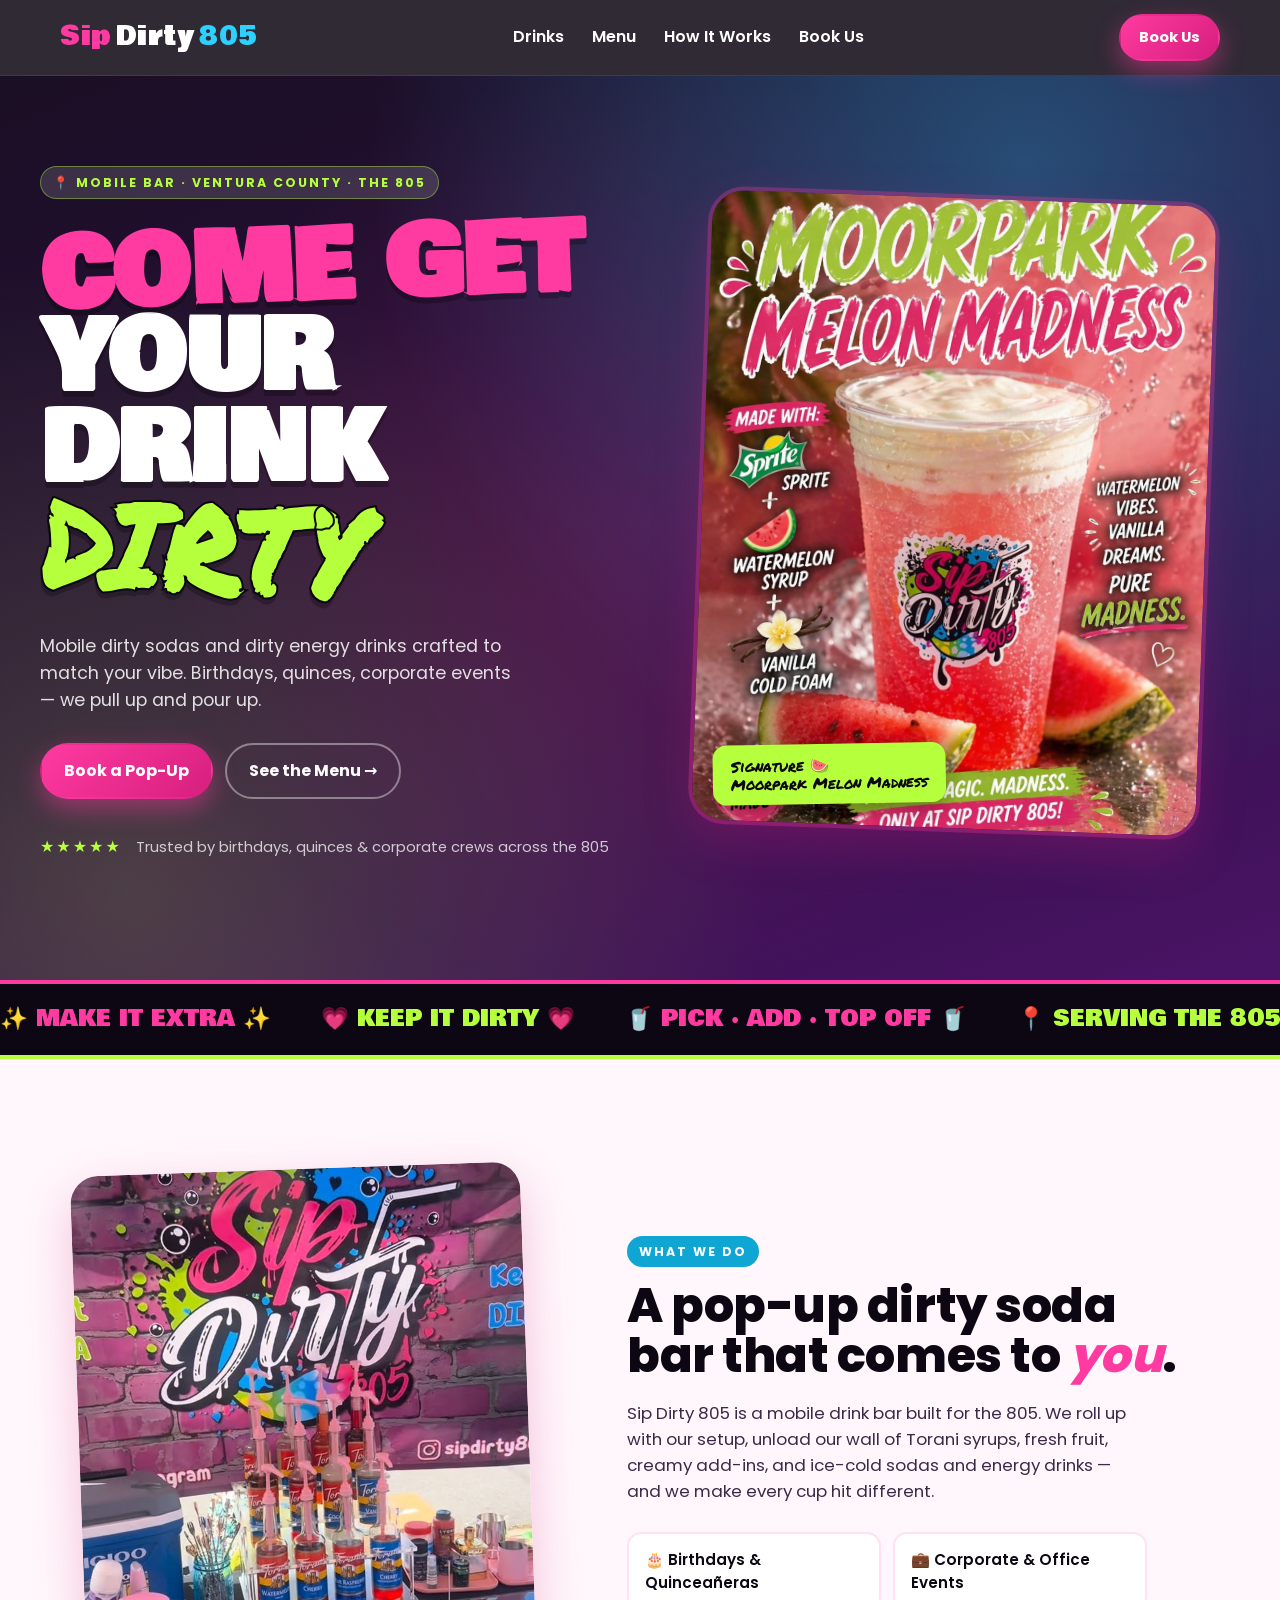
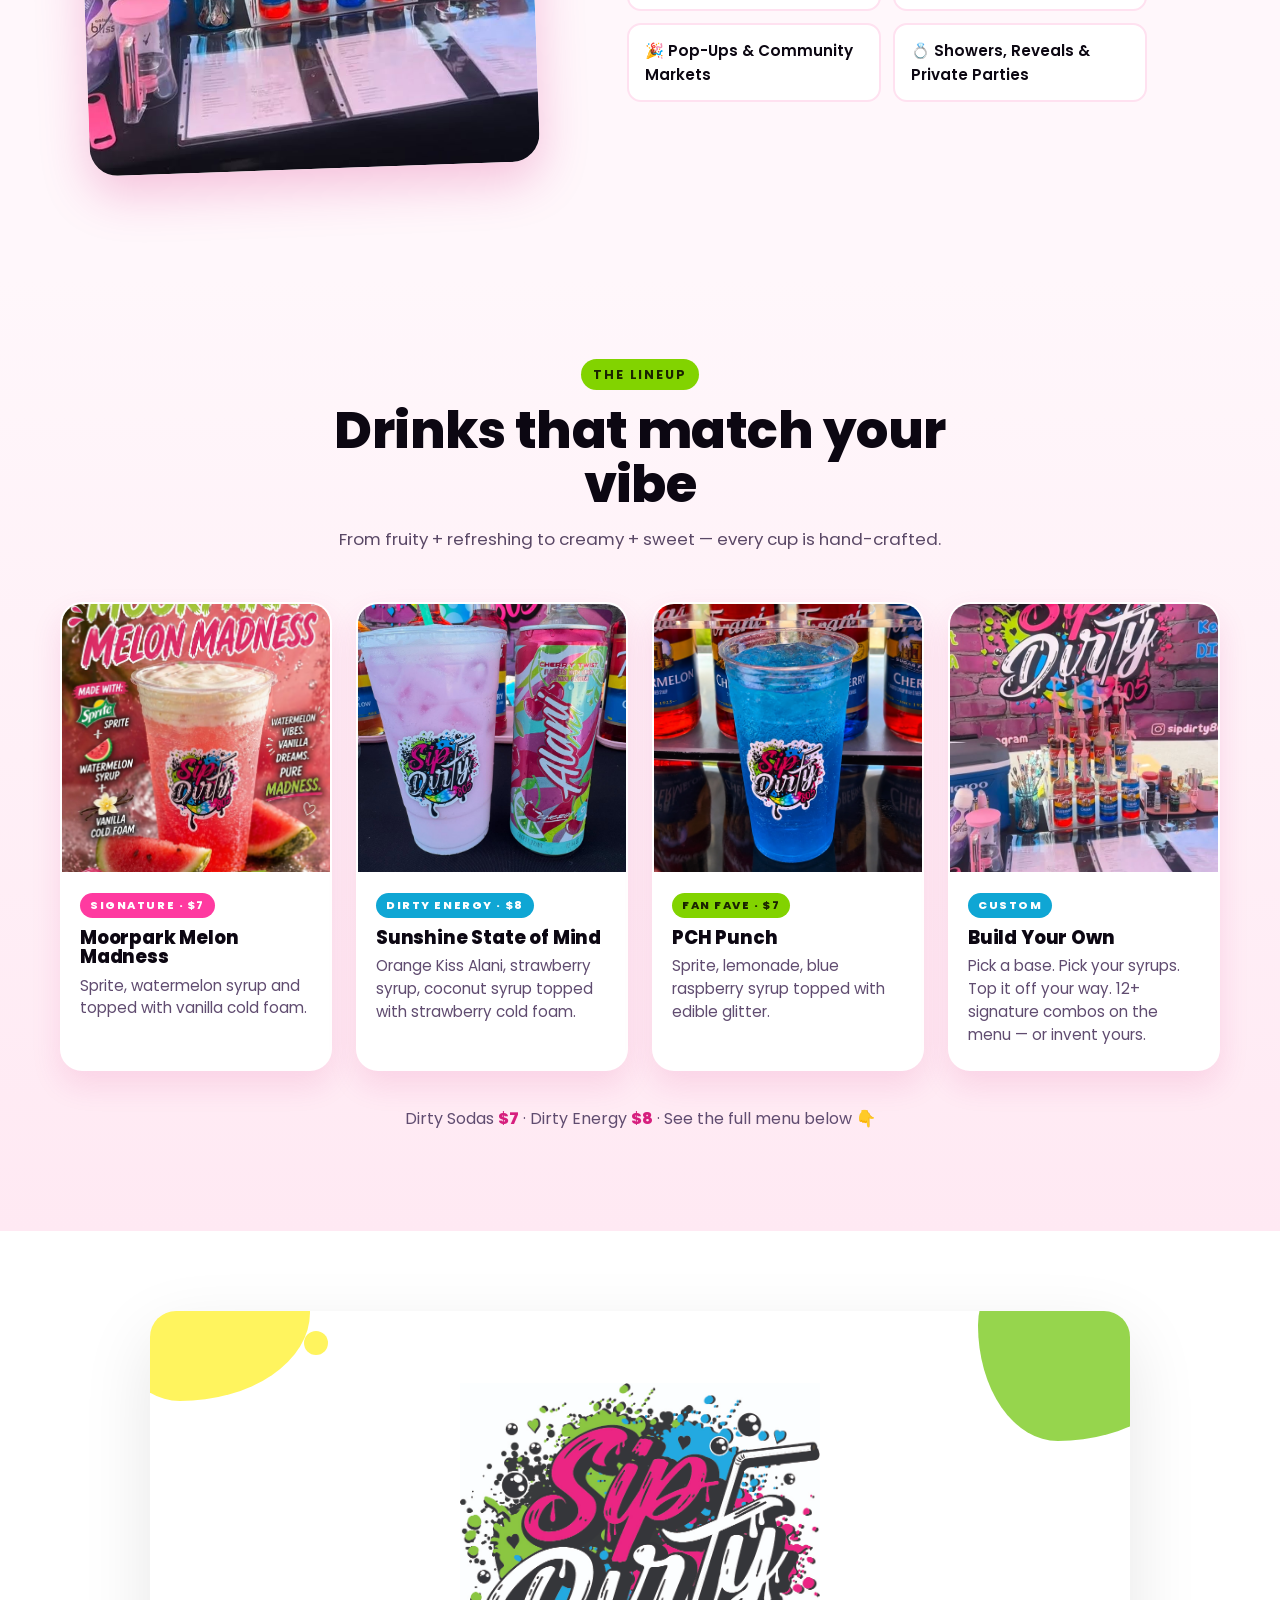
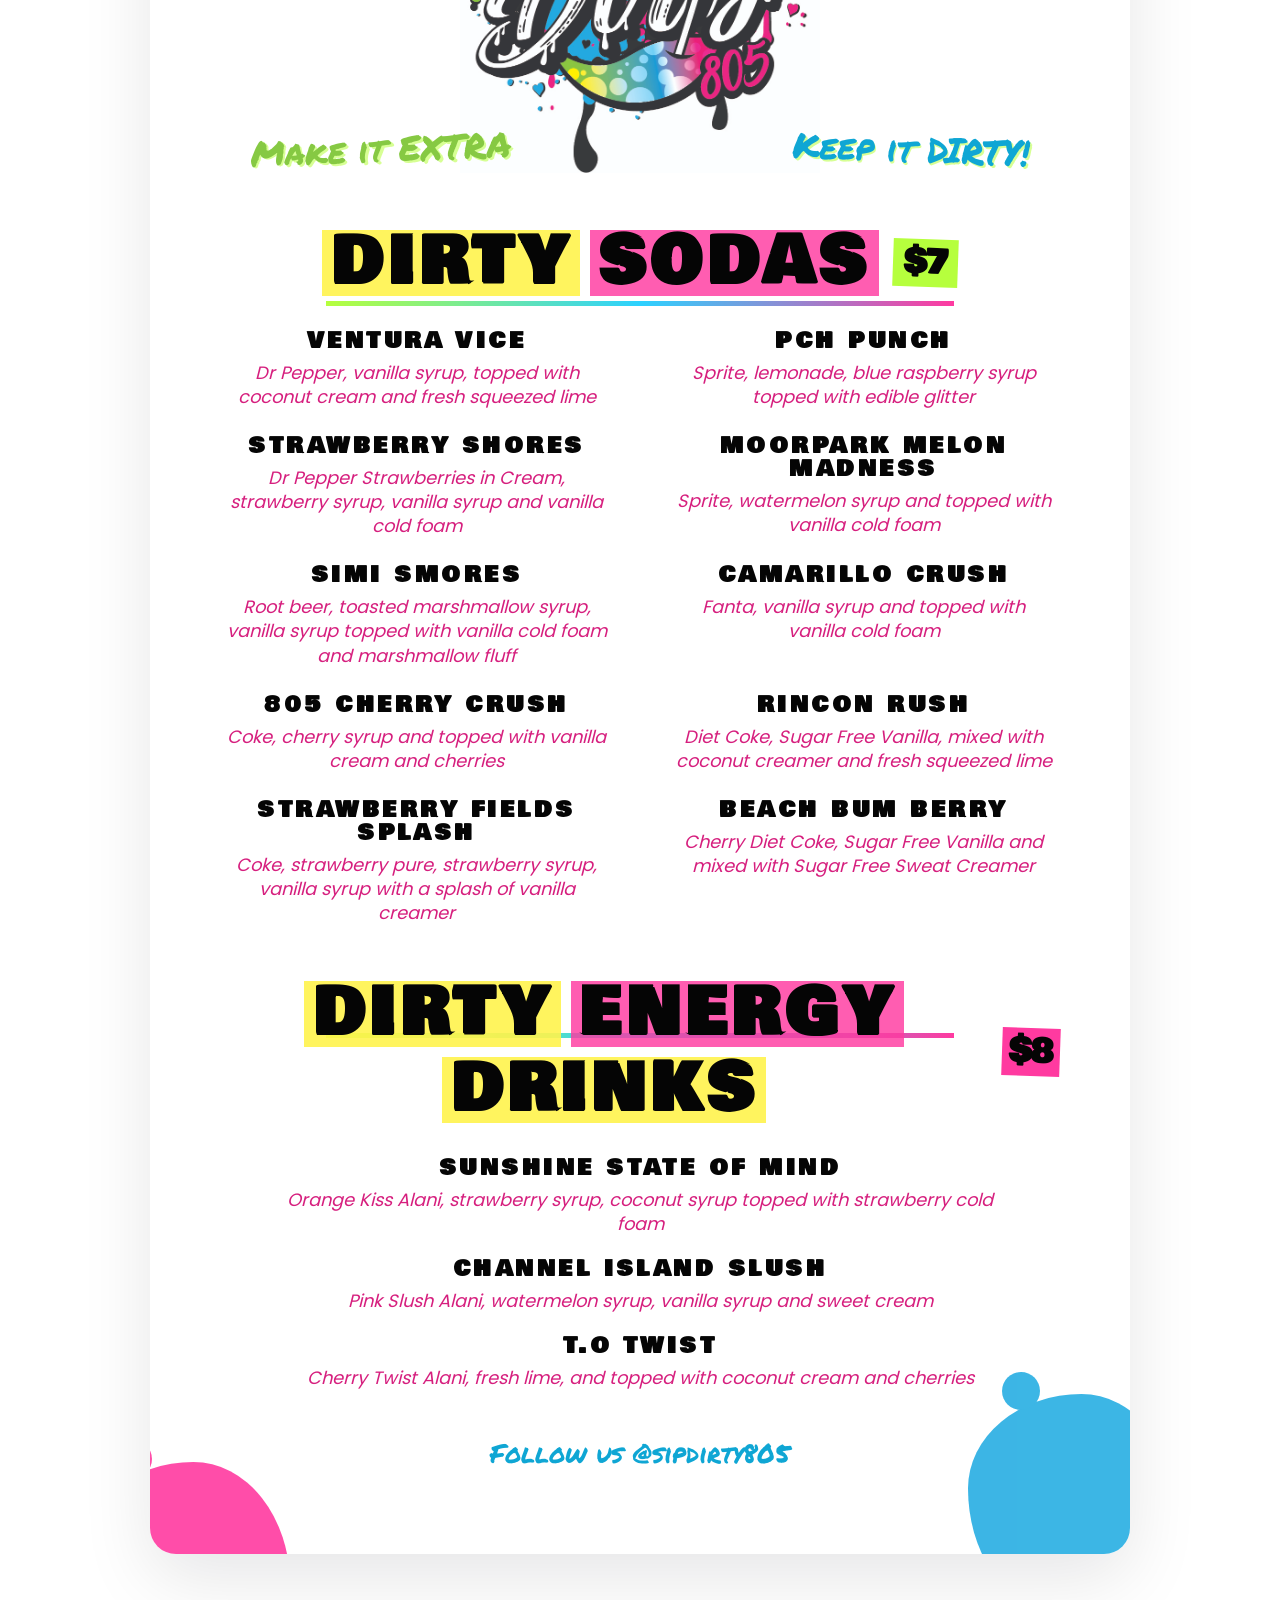
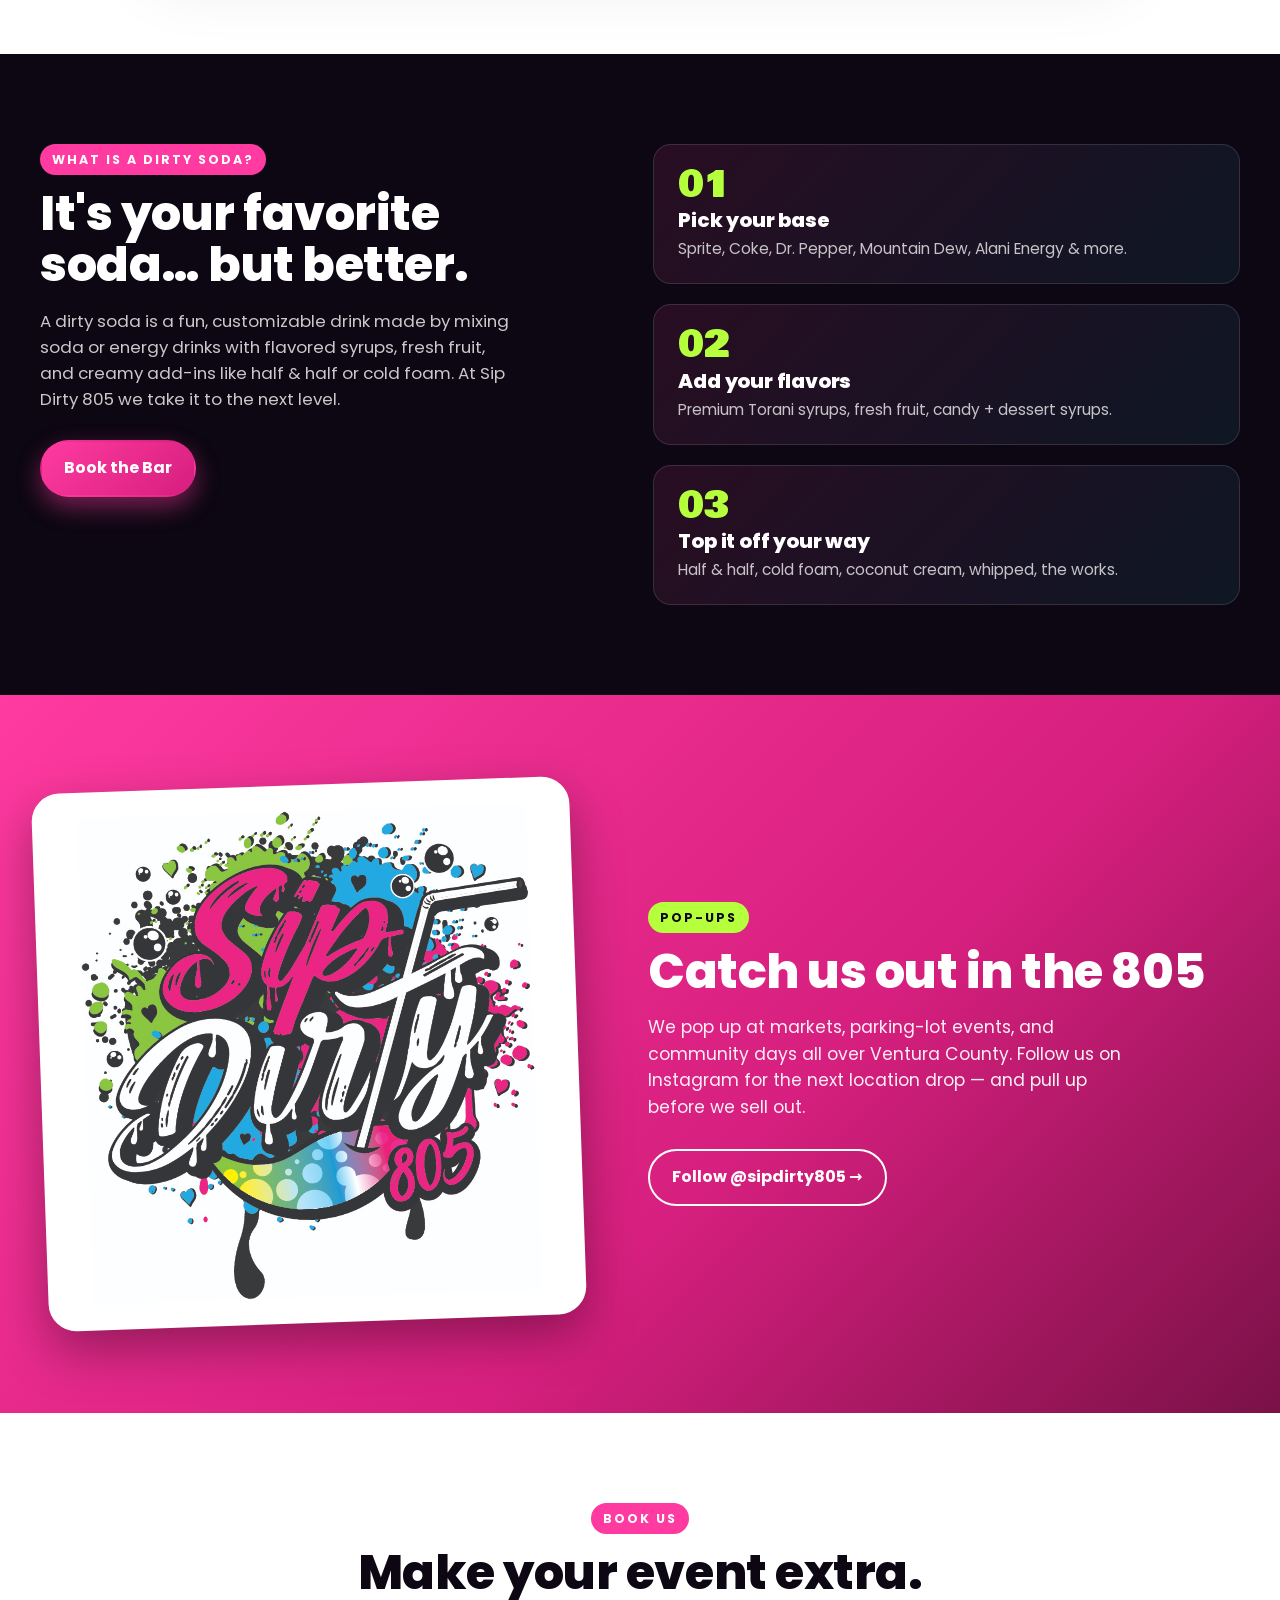
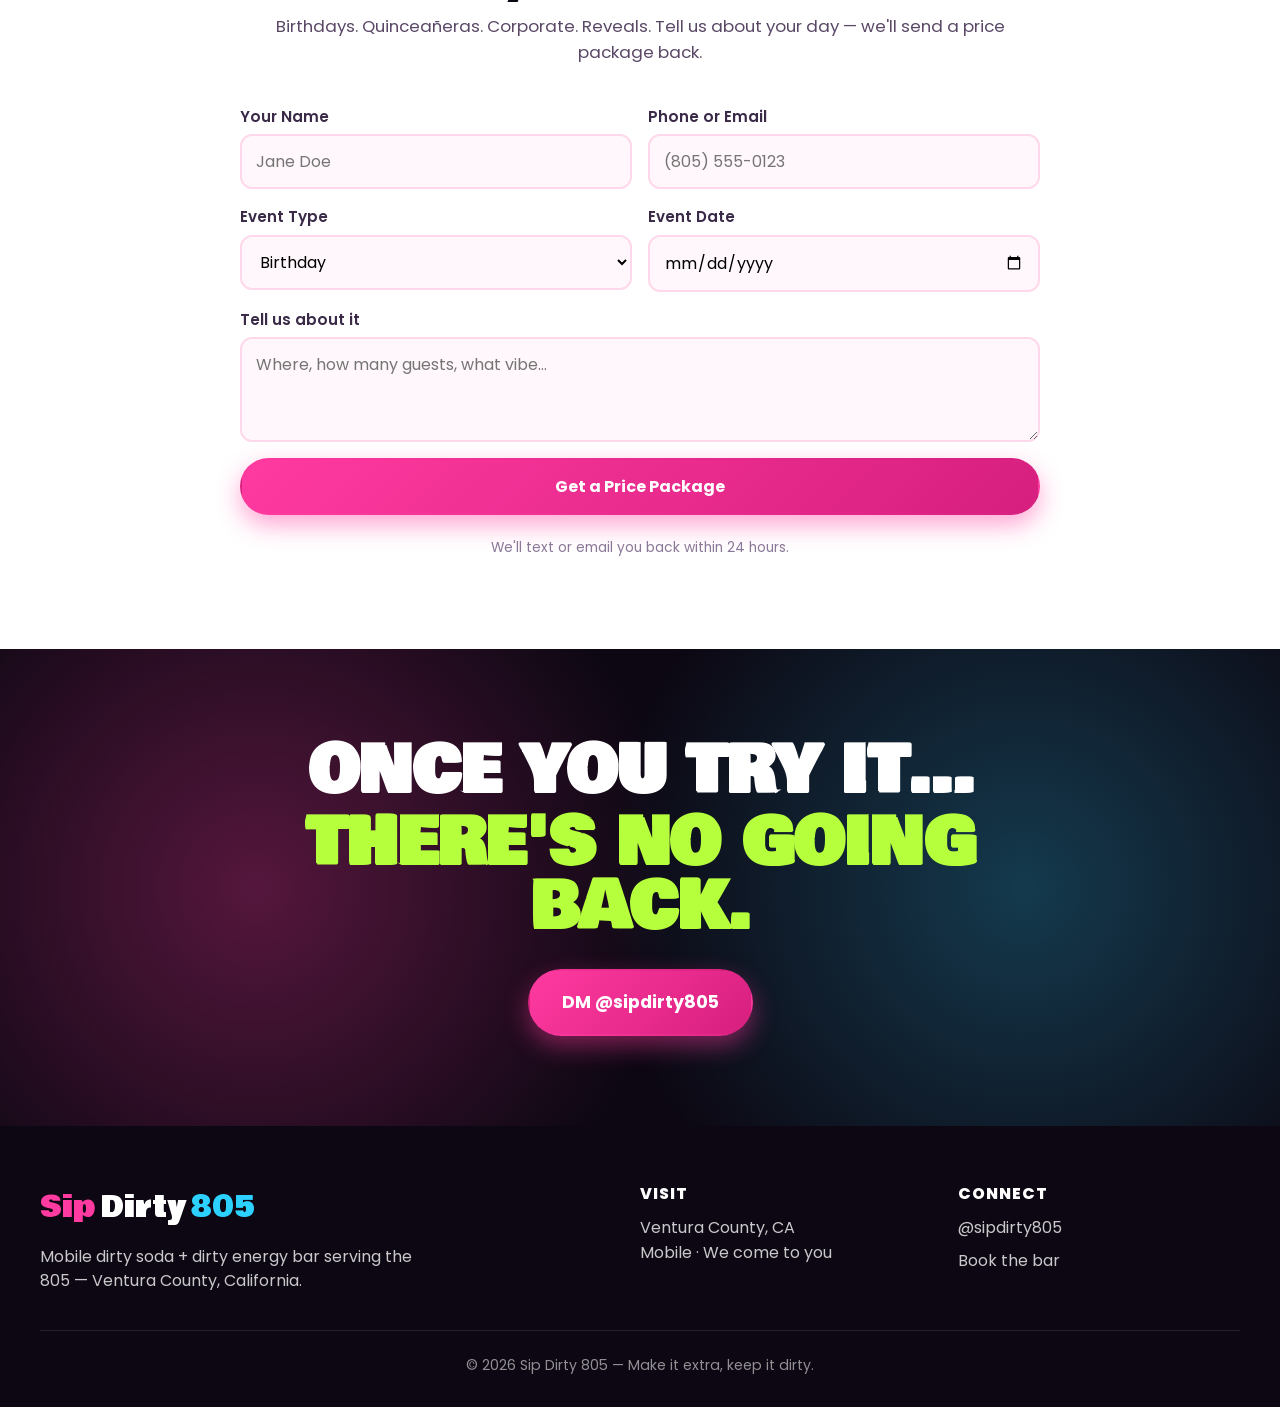
==== commit e6b9feb8: "Fix PCH Punch fan favorite image" ====
--- a/index.html
+++ b/index.html
@@ -5,7 +5,7 @@
 <meta name="viewport" content="width=device-width, initial-scale=1.0" />
 <meta name="description" content="Sip Dirty 805 — mobile dirty soda and dirty energy drink bar serving Ventura County. Book us for birthdays, quinceañeras, and corporate events." />
 <title>Sip Dirty 805 — Mobile Dirty Soda Bar | Ventura County, CA</title>
-<link rel="stylesheet" href="styles.css?v=7" />
+<link rel="stylesheet" href="styles.css?v=9" />
 </head>
 <body>
 
@@ -105,7 +105,7 @@
       <div class="drink-card__body">
         <span class="drink-card__tag">SIGNATURE · $7</span>
         <h3>Moorpark Melon Madness</h3>
-        <p>Sprite + watermelon syrup + vanilla cold foam. Watermelon vibes, vanilla dreams, pure madness.</p>
+        <p>Sprite, watermelon syrup and topped with vanilla cold foam.</p>
       </div>
     </article>
 
@@ -116,18 +116,18 @@
       <div class="drink-card__body">
         <span class="drink-card__tag drink-card__tag--blue">DIRTY ENERGY · $8</span>
         <h3>Sunshine State of Mind</h3>
-        <p>Alani Juicy Peach + peach &amp; passionfruit syrups + coconut cream float. A vacation in a cup.</p>
+        <p>Orange Kiss Alani, strawberry syrup, coconut syrup topped with strawberry cold foam.</p>
       </div>
     </article>
 
     <article class="drink-card">
       <div class="drink-card__media">
-        <img src="assets/sunday-sip.jpg" alt="Electric blue Channel Island Slush dirty energy being poured at the bar" loading="lazy" />
+        <img src="assets/pch-punch-blue.png" alt="Blue PCH Punch dirty soda in a Sip Dirty 805 cup with Torani syrups behind it" loading="lazy" />
       </div>
       <div class="drink-card__body">
-        <span class="drink-card__tag drink-card__tag--green">FAN FAVE · $8</span>
-        <h3>Channel Island Slush</h3>
-        <p>Alani Breezeberry + blue raspberry + coconut cream. The one you'll post before you sip.</p>
+        <span class="drink-card__tag drink-card__tag--green">FAN FAVE · $7</span>
+        <h3>PCH Punch</h3>
+        <p>Sprite, lemonade, blue raspberry syrup topped with edible glitter.</p>
       </div>
     </article>
 
